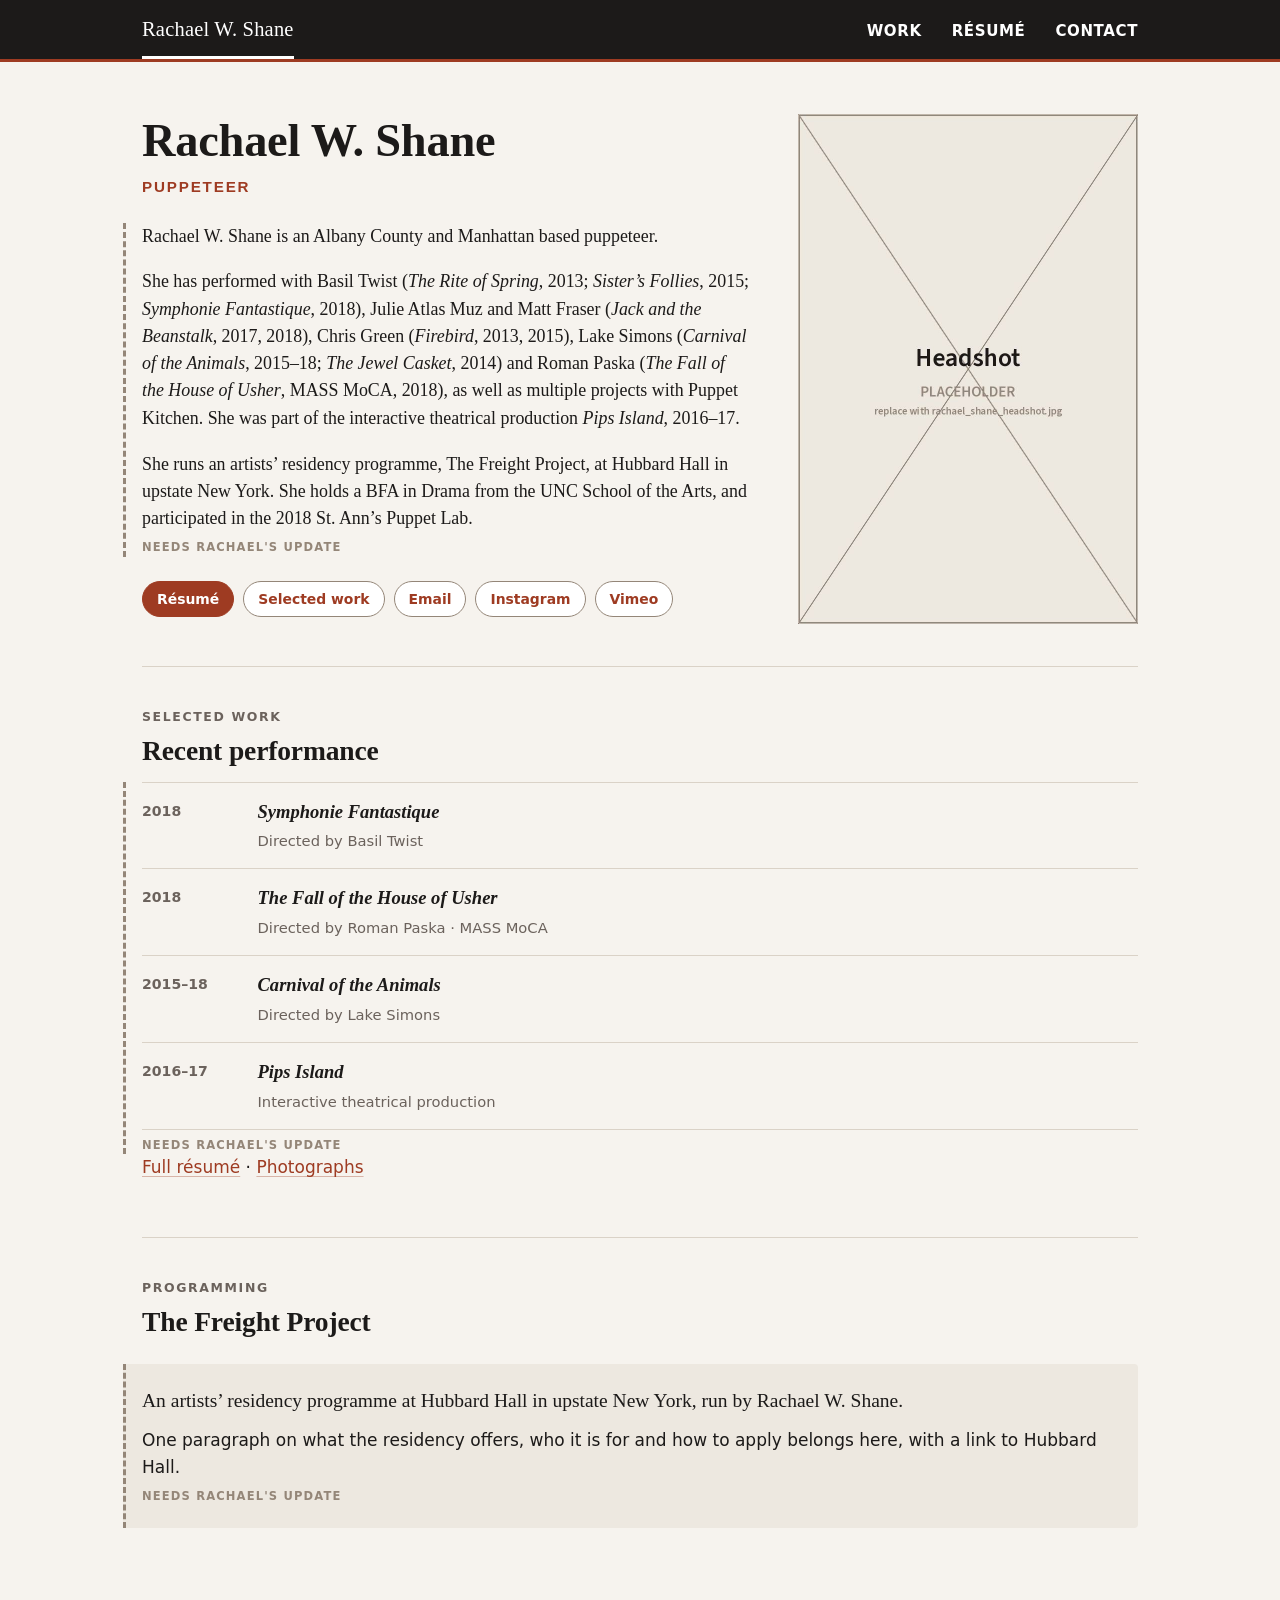
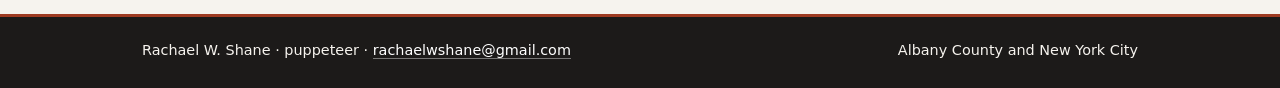
==== index.html @ 50713cf3 "Publish 2026-09-14 14:25 UTC (src 8dec038)" ====
<!DOCTYPE html>
<html xmlns="http://www.w3.org/1999/xhtml" lang="en" xml:lang="en"><head>

<meta charset="utf-8">
<meta name="generator" content="quarto-1.10.18">

<meta name="viewport" content="width=device-width, initial-scale=1.0, user-scalable=yes">

<meta name="description" content="Rachael W. Shane is a puppeteer working in New York City and Albany County. Performance credits with Basil Twist, Chris Green, Lake Simons, Roman Paska and Puppet Kitchen.">

<title>Rachael W. Shane | Puppeteer</title>
<style>
/* Default styles provided by pandoc.
** See https://pandoc.org/MANUAL.html#variables-for-html for config info.
*/
span.smallcaps{font-variant: small-caps;}
div.columns{display: flex; gap: 1.5em;}
div.column{flex: auto;}
@media screen {
div.columns{gap: min(4vw, 1.5em);}
div.column{overflow-x: auto;}
}
div.hanging-indent{margin-left: 1.5em; text-indent: -1.5em;}
ul.task-list{list-style: none;}
ul.task-list li input[type="checkbox"] {
  width: 0.8em;
  margin: 0 0.8em 0.2em -1em; /* quarto-specific, see https://github.com/quarto-dev/quarto-cli/issues/4556 */ 
  vertical-align: middle;
}
.display.math{display: block; text-align: center; margin: 0.5rem auto;}
</style>


<!-- ============================================================
     _includes/head.html
     Wired to `include-in-header` in _quarto.yml, so it reaches all four
     pages. It carries the stylesheet, the icons, and the part of the
     link-preview card that is the same on every page and needs no
     knowledge of where the site is published.

     EVERY PATH HERE IS RELATIVE, which is what makes this project
     indifferent to the repository question. "assets/site.css" resolves
     from a page at https://rachaelshane.github.io/work.html and from the
     same page at https://ssouyris.com/rachaelshane/work.html without a
     character changing.

     THE REST OF THE CARD IS WRITTEN BY og.py, the second post-render
     step. og:title, og:description and og:url differ per page and are
     derived there from the page's own <title> and description, so neither
     is written twice.

     og:image IS ALSO IN og.py AND NOT HERE, which is a deliberate
     departure from the sibling project. A crawler is not a browser
     resolving a relative path: LinkedIn, Slack and X drop a relative
     og:image silently, which is the usual reason a shared link renders as
     a bare grey rectangle. So og:image must be absolute, and an absolute
     URL needs the origin. The origin for THIS site is not settled yet
     (see publish.sh), so it lives in exactly one line of one file rather
     than in two files that can disagree: og.py's SITE constant.

     THE CARD AND THE ICONS ARE BUILT, NOT DRAWN BY HAND:
     `python3 _design/make-card.py` regenerates all three from the
     headshot and the palette. Run it when the photograph or the design
     changes; the outputs are committed.

     NO <meta name="robots"> HERE. This site is meant to be found.
     publish.sh fails the publish if a noindex meta appears on any page.
     ============================================================ -->
<link rel="stylesheet" href="assets/site.css">
<meta name="author" content="Rachael W. Shane">

<!-- The tab mark. A 48-pixel PNG rather than a .ico: every browser in use
     reads PNG here, and one file at one size is one thing to keep right.
     apple-touch-icon is the home-screen tile on iOS, which ignores
     rel="icon" and falls back to a screenshot of the page without it. -->
<link rel="icon" href="assets/favicon.png" type="image/png">
<link rel="apple-touch-icon" href="assets/apple-touch-icon.png">

<meta property="og:type" content="profile">
<meta property="og:site_name" content="Rachael W. Shane">
<meta property="og:locale" content="en_US">

<!-- summary_large_image is the full-width card. The default, "summary",
     crops the same file to a small square beside the text and wastes the
     photograph. -->
<meta name="twitter:card" content="summary_large_image">


<!-- og.py: generated, do not edit here -->
<meta property="og:title" content="Rachael W. Shane | Puppeteer">
<meta property="og:description" content="Rachael W. Shane is a puppeteer working in New York City and Albany County. Performance credits with Basil Twist, Chris Green, Lake Simons, Roman Paska and Puppet Kitchen.">
<meta property="og:url" content="https://rachaelwshane.com/">
<meta property="og:image" content="https://rachaelwshane.com/assets/og-card.png">
<meta property="og:image:width" content="1200">
<meta property="og:image:height" content="630">
<meta property="og:image:alt" content="Rachael W. Shane, puppeteer">
<meta name="twitter:title" content="Rachael W. Shane | Puppeteer">
<meta name="twitter:description" content="Rachael W. Shane is a puppeteer working in New York City and Albany County. Performance credits with Basil Twist, Chris Green, Lake Simons, Roman Paska and Puppet Kitchen.">
<meta name="twitter:image" content="https://rachaelwshane.com/assets/og-card.png">
<meta name="twitter:image:alt" content="Rachael W. Shane, puppeteer">
<!-- /og.py -->
</head>

<body>

<!-- ============================================================
     _includes/nav.html
     Wired to `include-before-body` in _quarto.yml, so every page opens
     with it. It also OPENS the <main> that foot.html closes, which is
     why the two files are a pair: dropping one from _quarto.yml leaves
     the document unbalanced.

     THE CURRENT-PAGE MARKER IS NOT HERE. One file serves four pages, so
     each page sets its own by writing
         <style>#nav-work{box-shadow:inset 0 -3px 0 #fff}</style>
     inside its own body block. CSS in the body is valid and applies, and
     it keeps the whole bar in one file. site.css holds the shape of that
     declaration under `.topbar nav a.is-current`, so the pages restate
     only the id. See the comment there for why the marker is white and
     an inset shadow rather than a coloured border.

     THE BRAND IS THE NAME, not the domain. The sibling project
     (ssouyris.com) puts its address in the bar because an academic's
     site is cited by URL. A performer's is not: the name IS the brand, it
     is what a director remembers, and it is what a casting call asks for.

     THREE NAV ITEMS. Home is the brand, on the left, which is the
     convention every visitor already knows and costs no slot.
     ============================================================ -->
<a class="skip" href="#content">Skip to content</a>
<div class="topbar">
  <div class="inner">
    <a class="brand" id="nav-home" href="index.html">Rachael W. Shane</a>
    <nav aria-label="Main">
      <a id="nav-work" href="work.html">Work</a>
      <a id="nav-resume" href="resume.html">Résumé</a>
      <a id="nav-contact" href="contact.html">Contact</a>
    </nav>
  </div>
</div>
<main id="content">

<header id="title-block-header">
<h1 class="title">Rachael W. Shane</h1>

</header>


<!-- ============================================================
     THE CURRENT-PAGE MARKER. One nav include serves four pages, so each
     page names its own item. site.css holds the declaration's shape under
     `.topbar nav a.is-current`; this restates only the id. The brand IS
     the home link, so the home page marks the brand.
     ============================================================ -->
<style>#nav-home { box-shadow: inset 0 -3px 0 #fff; }</style>

<!-- ============================================================
     THE HERO. Three grid children, two rows: .name and .shot on row one,
     .about under .name on row two. The photograph therefore aligns with
     the top of the name rather than floating beside a block of text, and
     the bio's measure is the text column's 34em rather than the page's.
     ============================================================ -->
<header class="hero">
  <div class="name">
    <h1>Rachael W. Shane</h1>
    <p class="role">Puppeteer</p>
  </div>

  <figure class="shot">
    <img src="assets/rachael_shane_headshot.jpg" alt="Rachael W. Shane" width="680" height="1020">
  </figure>

  <div class="about">
    <div class="todo">
      <p class="lede">Rachael W. Shane is an Albany County and Manhattan based
      puppeteer.</p>

      <p>She has performed with Basil Twist (<em>The Rite of Spring</em>, 2013;
      <em>Sister’s Follies</em>, 2015; <em>Symphonie Fantastique</em>,
      2018), Julie Atlas Muz and Matt Fraser (<em>Jack and the Beanstalk</em>,
      2017, 2018), Chris Green (<em>Firebird</em>, 2013, 2015), Lake Simons
      (<em>Carnival of the Animals</em>, 2015–18; <em>The Jewel
      Casket</em>, 2014) and Roman Paska (<em>The Fall of the House of
      Usher</em>, MASS MoCA, 2018), as well as multiple projects with Puppet
      Kitchen. She was part of the interactive theatrical production
      <em>Pips Island</em>, 2016–17.</p>

      <p>She runs an artists’ residency programme, The Freight Project,
      at Hubbard Hall in upstate New York. She holds a BFA in Drama from the
      UNC School of the Arts, and participated in the 2018 St. Ann’s
      Puppet Lab.</p>
    </div>

    <ul class="chips">
      <li><a class="primary" href="resume.html">Résumé</a></li>
      <li><a href="work.html">Selected work</a></li>
      <li><a href="mailto:rachaelwshane@gmail.com">Email</a></li>
      <li><a href="#" target="_blank" rel="noopener">Instagram</a></li>
      <li><a href="#" target="_blank" rel="noopener">Vimeo</a></li>
    </ul>
  </div>
</header>

<!-- ============================================================
     SELECTED WORK on the home page, four entries rather than the full
     list. The reason is the same one that put a Selected publications
     block on the sibling site: a visitor who lands here and leaves
     without clicking should still know the shape of the career. The
     complete list is one click away and is the résumé's job.
     ============================================================ -->
<section class="sec" id="selected">
  <p class="eyebrow">Selected work</p>
  <h2>Recent performance</h2>

  <div class="todo">
  <dl class="credits">
    <div class="credit">
      <dt>2018</dt>
      <dd>
        <span class="work">Symphonie Fantastique</span>
        <span class="who">Directed by Basil Twist</span>
      </dd>
    </div>
    <div class="credit">
      <dt>2018</dt>
      <dd>
        <span class="work">The Fall of the House of Usher</span>
        <span class="who">Directed by Roman Paska · MASS MoCA</span>
      </dd>
    </div>
    <div class="credit">
      <dt>2015–18</dt>
      <dd>
        <span class="work">Carnival of the Animals</span>
        <span class="who">Directed by Lake Simons</span>
      </dd>
    </div>
    <div class="credit">
      <dt>2016–17</dt>
      <dd>
        <span class="work">Pips Island</span>
        <span class="who">Interactive theatrical production</span>
      </dd>
    </div>
  </dl>
  </div>

  <p class="more"><a href="resume.html">Full résumé</a>
  · <a href="work.html">Photographs</a></p>
</section>

<!-- ============================================================
     THE RESIDENCY. It is the one thing on the page that is not a
     performance credit, so it gets its own panel rather than a line in a
     list: a director reading this is being told she also programmes.
     ============================================================ -->
<section class="sec" id="freight">
  <p class="eyebrow">Programming</p>
  <h2>The Freight Project</h2>

  <div class="panel todo">
    <p class="lede">An artists’ residency programme at Hubbard Hall in
    upstate New York, run by Rachael W. Shane.</p>
    <p>One paragraph on what the residency offers, who it is for and how to
    apply belongs here, with a link to Hubbard Hall.</p>
  </div>
</section>

</main>
<!-- ============================================================
     _includes/foot.html
     Wired to `include-after-body`. It closes the <main> that nav.html
     opened, which is why the two files are a pair: dropping one from
     _quarto.yml leaves the document unbalanced.
     ============================================================ -->
<footer class="sitefoot">
  <div class="inner">
    <div>
      Rachael W. Shane · puppeteer ·
      <a href="mailto:rachaelwshane@gmail.com">rachaelwshane@gmail.com</a>
    </div>
    <div>Albany County and New York City</div>
  </div>
</footer>

<!-- ============================================================
     THE ONLY SCRIPT THIS SITE WRITES. Two jobs, no dependency, no
     request.

     ONE, IT LABELS THE CURRENT PAGE FOR A SCREEN READER. The marker a
     sighted reader sees is a white underline in the bar, drawn in CSS. A
     screen reader cannot see it, so without a label it reads the four nav
     links with nothing to separate the page you are on from the three you
     are not. `aria-current="page"` is that label and it renders nothing.

     IT FINDS THE LINK BY READING THE MARKER RATHER THAN BY MATCHING THE
     URL. One include serves four pages, so each page draws its own marker
     with a one-line <style> in its body. A URL map here would be a second
     copy of that knowledge and would drift the first time a page marks a
     parent rather than itself. Reading the computed inset shadow cannot
     disagree with what is on screen, because it IS what is on screen.

     TWO, IT PUBLISHES THE STICKY BAR'S MEASURED HEIGHT as --barclear,
     which site.css adds to the scroll-margin of every linked section, so
     a heading jumped to from a section index lands below the bar instead
     of under it.

     WHY MEASURE RATHER THAN HARDCODE. The bar's height is not a function
     of viewport width. Its items wrap against the brand, so the height
     steps between one line and two and back as the width changes, and in
     places it flips every few pixels. A fixed scroll-margin is therefore
     right at some widths and wrong at others by the height of a whole nav
     row, and no set of media queries fixes a value that is not monotonic
     in the thing the query tests.

     ResizeObserver fires on the wrap itself rather than on resize, so it
     catches the case a resize listener misses: a font loading late and
     pushing the nav onto a second line after layout has settled.

     BOTH FAIL SAFE. If the script never runs, the visible marker is
     unaffected (it is CSS), the aria label is simply absent, and the
     --barclear fallback in the CSS (62px, the desktop height) applies, so
     the only cost is a heading landing under the bar at some narrow
     widths. Nothing on the page depends on this file.
     ============================================================ -->
<script>
  (function () {
    var bar = document.querySelector('.topbar');
    if (!bar) return;

    var links = bar.querySelectorAll('a');
    for (var i = 0; i < links.length; i++) {
      if (getComputedStyle(links[i]).boxShadow.indexOf('inset') > -1) {
        links[i].setAttribute('aria-current', 'page');
        break;
      }
    }

    if (!window.ResizeObserver) return;
    var set = function () {
      document.documentElement.style.setProperty(
        '--barclear', Math.round(bar.getBoundingClientRect().height) + 'px');
    };
    new ResizeObserver(set).observe(bar);
    set();
  })();
</script>




</body></html>
---- assets/site.css ----
/* ============================================================
   assets/site.css
   The whole visual system for rachaelshane.github.io. There is no
   Bootstrap and no Quarto theme underneath it (`theme: none` plus
   `minimal: true` in _quarto.yml), so every rule here is the first and
   last word on what it controls.

   THIS FILE IS THE ONLY STYLESHEET THE SITE LOADS, and it plus the
   woff2 faces are the only subresources any page fetches. post-render.py
   fails the render if a page acquires an external one.

   WHY THE PALETTE IS NOT SEBASTIÁN'S. This project shares its machinery
   with ssouyris.com (same Quarto project type, same three include files,
   same post-render.py, same publish pattern) and deliberately shares
   none of its colour. That site is RPI institutional: navy #1D4158 and
   RPI red #D6001C, an employer's colours on an employee's page. A
   puppeteer's portfolio carrying them would read as a university
   department page. What is below is warm and near-monochrome so that the
   photographs, which are the actual content, are the only saturated
   thing on the page.

   EVERY CONTRAST RATIO IN THE COMMENTS IS COMPUTED, not estimated, from
   the sRGB relative-luminance formula in WCAG 2.2.
   ============================================================ */

:root {
  /* ----------------------------------------------------------
     THE PALETTE. Six colours and two of them are greys.

       --ink     #1C1A19  warm near-black. 15.67:1 on paper (AAA).
       --paper   #F6F3EE  warm ivory, not #fff. A photograph on pure
                          white has its own whites clipped visually;
                          against a warm ground the print reads.
       --accent  #9E3B22  burnt sienna. 6.12:1 on paper, so it carries
                          body-size text and not only headings. White on
                          it is 6.77:1, so a filled chip works too.
       --muted   #6B625C  5.38:1 on paper (AA). Captions, dates, credits.
       --line    #948678  3.19:1 on paper. THE BORDER COLOUR FOR ANYTHING
                          CLICKABLE. WCAG 1.4.11 asks 3:1 of a control's
                          visual boundary, and the decorative hairline
                          below does not reach it, which is why there are
                          two greys rather than one.
       --rule    #DAD2C7  1.35:1. Decorative section hairlines only,
                          exempt from 1.4.11. Never a control's border.
       --tint    #EDE8E0  the one filled panel, for pull quotes.
       --glow    #C25A34  THE FOCUS RING, and the one colour chosen for
                          two grounds at once: 3.95:1 on paper and
                          3.97:1 on the ink bar. A single ring colour
                          therefore passes 1.4.11 everywhere it can
                          appear, which a browser-default black ring
                          does not (1.00:1 inside the bar).
     ---------------------------------------------------------- */
  --ink: #1C1A19;
  --paper: #F6F3EE;
  --accent: #9E3B22;
  --muted: #6B625C;
  --line: #948678;
  --rule: #DAD2C7;
  --tint: #EDE8E0;
  --glow: #C25A34;

  --gutter: 52px;

  /* The sticky bar's height, overwritten at runtime by the script in
     _includes/foot.html with the value it measures. 62px is the desktop
     height [measured] and is what applies if that never runs. Declared so the
     fallback lives in one place rather than inside the var() call. */
  --barclear: 62px;

  /* THE ONE NUMBER THAT SETS THE PAGE'S WIDTH. The content column is
     --measure minus two gutters: 1100 - 104 = 996px. Wider than
     ssouyris.com's 940 because this page carries a three-up image grid
     and 996/3 leaves each figure 320px, which is where a 4:3 performance
     still stops losing faces. */
  --measure: 1100px;

  /* The headshot's column in the hero grid. */
  --portrait-w: 340px;
}

/* ------------------------------------------------------------
   FACES. Two families, vendored, no network.

   EB Garamond carries the name, the headings and the opening bio. It is
   an old-style with real italics, which matters here: production titles
   are italicised by theatre convention and this page is full of them.

   Source Sans 3 carries the bar, the captions, the credits and every
   piece of metadata. The split is the hierarchy: serif for what is read,
   sans for what is scanned.

   unicode-range ON EVERY FACE, so the latin-ext file is fetched only by
   a page that actually contains a character in it. Theatre credits
   collect accents (Charleville-Mézières, Théâtre, Muñoz), so the ext
   faces are vendored rather than left to a system fallback, and they
   cost nothing on a page that needs none of them.
   ------------------------------------------------------------ */
@font-face {
  font-family: "EB Garamond"; font-style: normal; font-weight: 400;
  font-display: swap;
  src: url("fonts/eb-garamond-latin-400-normal.woff2") format("woff2");
  unicode-range: U+0000-00FF,U+0131,U+0152-0153,U+02BB-02BC,U+02C6,U+02DA,
    U+02DC,U+0304,U+0308,U+0329,U+2000-206F,U+20AC,U+2122,U+2191,U+2193,
    U+2212,U+2215,U+FEFF,U+FFFD;
}
@font-face {
  font-family: "EB Garamond"; font-style: normal; font-weight: 400;
  font-display: swap;
  src: url("fonts/eb-garamond-latin-ext-400-normal.woff2") format("woff2");
  unicode-range: U+0100-02BA,U+02BD-02C5,U+02C7-02CC,U+02CE-02D7,U+02DD-02FF,
    U+0304,U+0308,U+0329,U+1D00-1DBF,U+1E00-1E9F,U+1EF2-1EFF,U+2020,
    U+20A0-20AB,U+20AD-20C0,U+2113,U+2C60-2C7F,U+A720-A7FF;
}
@font-face {
  font-family: "EB Garamond"; font-style: normal; font-weight: 600;
  font-display: swap;
  src: url("fonts/eb-garamond-latin-600-normal.woff2") format("woff2");
  unicode-range: U+0000-00FF,U+0131,U+0152-0153,U+02BB-02BC,U+02C6,U+02DA,
    U+02DC,U+0304,U+0308,U+0329,U+2000-206F,U+20AC,U+2122,U+2191,U+2193,
    U+2212,U+2215,U+FEFF,U+FFFD;
}
@font-face {
  font-family: "EB Garamond"; font-style: normal; font-weight: 600;
  font-display: swap;
  src: url("fonts/eb-garamond-latin-ext-600-normal.woff2") format("woff2");
  unicode-range: U+0100-02BA,U+02BD-02C5,U+02C7-02CC,U+02CE-02D7,U+02DD-02FF,
    U+0304,U+0308,U+0329,U+1D00-1DBF,U+1E00-1E9F,U+1EF2-1EFF,U+2020,
    U+20A0-20AB,U+20AD-20C0,U+2113,U+2C60-2C7F,U+A720-A7FF;
}
@font-face {
  font-family: "EB Garamond"; font-style: italic; font-weight: 400;
  font-display: swap;
  src: url("fonts/eb-garamond-latin-400-italic.woff2") format("woff2");
  unicode-range: U+0000-00FF,U+0131,U+0152-0153,U+02BB-02BC,U+02C6,U+02DA,
    U+02DC,U+0304,U+0308,U+0329,U+2000-206F,U+20AC,U+2122,U+2191,U+2193,
    U+2212,U+2215,U+FEFF,U+FFFD;
}
@font-face {
  font-family: "EB Garamond"; font-style: italic; font-weight: 400;
  font-display: swap;
  src: url("fonts/eb-garamond-latin-ext-400-italic.woff2") format("woff2");
  unicode-range: U+0100-02BA,U+02BD-02C5,U+02C7-02CC,U+02CE-02D7,U+02DD-02FF,
    U+0304,U+0308,U+0329,U+1D00-1DBF,U+1E00-1E9F,U+1EF2-1EFF,U+2020,
    U+20A0-20AB,U+20AD-20C0,U+2113,U+2C60-2C7F,U+A720-A7FF;
}
@font-face {
  font-family: "Source Sans 3"; font-style: normal; font-weight: 400;
  font-display: swap;
  src: url("fonts/source-sans-3-latin-400-normal.woff2") format("woff2");
  unicode-range: U+0000-00FF,U+0131,U+0152-0153,U+02BB-02BC,U+02C6,U+02DA,
    U+02DC,U+0304,U+0308,U+0329,U+2000-206F,U+20AC,U+2122,U+2191,U+2193,
    U+2212,U+2215,U+FEFF,U+FFFD;
}
@font-face {
  font-family: "Source Sans 3"; font-style: normal; font-weight: 400;
  font-display: swap;
  src: url("fonts/source-sans-3-latin-ext-400-normal.woff2") format("woff2");
  unicode-range: U+0100-02BA,U+02BD-02C5,U+02C7-02CC,U+02CE-02D7,U+02DD-02FF,
    U+0304,U+0308,U+0329,U+1D00-1DBF,U+1E00-1E9F,U+1EF2-1EFF,U+2020,
    U+20A0-20AB,U+20AD-20C0,U+2113,U+2C60-2C7F,U+A720-A7FF;
}
@font-face {
  font-family: "Source Sans 3"; font-style: normal; font-weight: 600;
  font-display: swap;
  src: url("fonts/source-sans-3-latin-600-normal.woff2") format("woff2");
  unicode-range: U+0000-00FF,U+0131,U+0152-0153,U+02BB-02BC,U+02C6,U+02DA,
    U+02DC,U+0304,U+0308,U+0329,U+2000-206F,U+20AC,U+2122,U+2191,U+2193,
    U+2212,U+2215,U+FEFF,U+FFFD;
}
@font-face {
  font-family: "Source Sans 3"; font-style: normal; font-weight: 600;
  font-display: swap;
  src: url("fonts/source-sans-3-latin-ext-600-normal.woff2") format("woff2");
  unicode-range: U+0100-02BA,U+02BD-02C5,U+02C7-02CC,U+02CE-02D7,U+02DD-02FF,
    U+0304,U+0308,U+0329,U+1D00-1DBF,U+1E00-1E9F,U+1EF2-1EFF,U+2020,
    U+20A0-20AB,U+20AD-20C0,U+2113,U+2C60-2C7F,U+A720-A7FF;
}
@font-face {
  font-family: "Source Sans 3"; font-style: italic; font-weight: 400;
  font-display: swap;
  src: url("fonts/source-sans-3-latin-400-italic.woff2") format("woff2");
  unicode-range: U+0000-00FF,U+0131,U+0152-0153,U+02BB-02BC,U+02C6,U+02DA,
    U+02DC,U+0304,U+0308,U+0329,U+2000-206F,U+20AC,U+2122,U+2191,U+2193,
    U+2212,U+2215,U+FEFF,U+FFFD;
}
@font-face {
  font-family: "Source Sans 3"; font-style: italic; font-weight: 400;
  font-display: swap;
  src: url("fonts/source-sans-3-latin-ext-400-italic.woff2") format("woff2");
  unicode-range: U+0100-02BA,U+02BD-02C5,U+02C7-02CC,U+02CE-02D7,U+02DD-02FF,
    U+0304,U+0308,U+0329,U+1D00-1DBF,U+1E00-1E9F,U+1EF2-1EFF,U+2020,
    U+20A0-20AB,U+20AD-20C0,U+2113,U+2C60-2C7F,U+A720-A7FF;
}

/* ------------------------------------------------------------
   Reset and ground
   ------------------------------------------------------------ */
*, *::before, *::after { box-sizing: border-box; }

html { -webkit-text-size-adjust: 100%; }

body {
  margin: 0;
  background: var(--paper);
  color: var(--ink);
  font-family: "Source Sans 3", system-ui, -apple-system, "Segoe UI", sans-serif;
  font-size: 17px;
  line-height: 1.6;
  /* Kerning and standard ligatures, which EB Garamond has and which are
     off by default in some engines at display sizes. */
  font-kerning: normal;
  text-rendering: optimizeLegibility;
}

img { max-width: 100%; height: auto; display: block; }

/* THE FOCUS RING, set once and never removed.
   :focus-visible rather than :focus, so a mouse click does not leave a
   ring behind but a Tab key does. --glow is 3.95:1 on paper and 3.97:1
   on the ink bar, so the same ring satisfies WCAG 1.4.11 in both places
   [computed]. The offset keeps it off the glyphs. */
:focus-visible {
  outline: 3px solid var(--glow);
  outline-offset: 2px;
  border-radius: 2px;
}

/* The skip link: off-screen until focused, then the first thing in the
   bar. WCAG 2.4.1. Not display:none, which would take it out of the tab
   order and defeat the purpose. */
.skip {
  position: absolute; left: -9999px; top: 0; z-index: 100;
  background: var(--ink); color: #fff;
  padding: 12px 18px; font-weight: 600; text-decoration: none;
}
.skip:focus { left: 0; }

.inner {
  max-width: var(--measure);
  margin: 0 auto;
  padding: 0 var(--gutter);
}

/* ------------------------------------------------------------
   LINKS. No underline at rest, EXCEPT inside running prose.

   WCAG 1.4.1 (Use of Color, Level A) is the reason for the exception
   rather than a preference. Colour alone may not be the only way a link
   is identified, and inside a paragraph a reader has no other cue: the
   word sits in a line of other words. In a chip row, a nav bar or a
   credit list the link IS the element, its shape and position say so,
   and an underline there is noise.

   The underline is the accent at 34% so it reads as a hint rather than a
   rule, and thickens to full strength on hover.
   ------------------------------------------------------------ */
a { color: var(--accent); text-decoration: none; }

main p a, main .lede a, .credit dd a, .about a {
  text-decoration: underline;
  text-decoration-thickness: 1px;
  text-decoration-color: rgba(158, 59, 34, .34);
  text-underline-offset: 3px;
}
main p a:hover, main .lede a:hover, .credit dd a:hover, .about a:hover {
  text-decoration-color: var(--accent);
  text-decoration-thickness: 2px;
}

/* ------------------------------------------------------------
   THE STICKY BAR
   ------------------------------------------------------------ */
.topbar {
  position: sticky; top: 0; z-index: 50;
  background: var(--ink);
  /* The hairline is the accent, thin. On ink it is 2.56:1 [computed],
     under the 3:1 a functional indicator needs, which is exactly why it
     is decoration here and the current-page marker below is white. */
  border-bottom: 3px solid var(--accent);
}
.topbar .inner {
  display: flex; align-items: baseline;
  justify-content: space-between; flex-wrap: wrap;
  gap: 4px 24px;
}

.brand {
  color: #fff; text-decoration: none;
  font-family: "EB Garamond", Georgia, serif;
  font-size: 1.28rem; font-weight: 400;
  letter-spacing: .01em;
  padding: 13px 0;
}
.brand:hover { color: var(--paper); }

/* The nav's own negative margin plus symmetric padding on the items.
   WHY NOT `:last-child { padding-right: 0 }`, which is the obvious way
   to flush the last item to the gutter: it makes that item's padding box
   asymmetric, and the current-page marker below is drawn on the padding
   box, so the marker under the last item sits off-centre by the amount
   removed. Pulling the whole nav right by the padding instead keeps
   every item symmetric and still lands the last one on the gutter. */
.topbar nav { display: flex; flex-wrap: wrap; margin-right: -15px; }

.topbar nav a {
  color: #fff; text-decoration: none;
  font-size: .94rem; font-weight: 600;
  letter-spacing: .04em; text-transform: uppercase;
  padding: 15px;
}
.topbar nav a:hover { color: var(--paper); box-shadow: inset 0 -2px 0 var(--accent); }

/* THE CURRENT-PAGE MARKER, and it is WHITE for a measured reason.
   The obvious choice is the accent, to echo the rule under the bar. On
   the ink bar the accent is 2.56:1 [computed], below the 3:1 WCAG 1.4.11
   asks of a state indicator, and it would sit two pixels above a 3px
   accent rule of its own colour and vanish into it. White is 17.34:1.

   MATCHED BY THE ONE-LINE <style> EACH PAGE WRITES IN ITS OWN BODY, by
   id: `#nav-work{box-shadow:inset 0 -3px 0 #fff}`. One include serves
   four pages, so the page has to say which item is its own; this rule
   holds the shape so the pages only restate the id.

   An inset shadow rather than a border: a border would paint OUTSIDE the
   link's box and therefore on top of the bar's own accent rule, which is
   where the same marker on ssouyris.com was invisible for weeks.

   DELIBERATELY NOT `[aria-current="page"]`. The script in foot.html sets
   that attribute by reading this declaration back off the computed
   style; if the attribute also drew the shadow, the script would be
   reading its own output. */
.topbar nav a.is-current {
  box-shadow: inset 0 -3px 0 #fff;
}

/* ------------------------------------------------------------
   PAGE FURNITURE
   ------------------------------------------------------------ */
/* THE CONTENT COLUMN, set on <main> itself rather than on a wrapper each
   page has to remember to write. The sibling project puts it on a `.band`
   div inside every page, which works and which every new page can forget;
   there is nothing on this site that wants to escape the column, so the
   column lives on the element that holds all of it. The bar and the
   footer reach the same width through their own .inner, because those two
   need a full-bleed background behind a contained row. */
main {
  display: block;
  max-width: var(--measure);
  margin: 0 auto;
  padding: 0 var(--gutter);
}

/* QUARTO BUILDS ITS OWN <header id="title-block-header"> from the YAML
   `title:` and puts it at the top of the body, which on this site means a
   SECOND copy of the page's heading sitting above the hero. The title
   stays in the YAML because it is what fills <title>, the browser tab and
   og:title; what is hidden is only Quarto's rendering of it.

   `!important` because Quarto's own stylesheet is not loaded here to be
   overridden, but the element carries inline display handling in some
   versions and this has to win regardless. */
header#title-block-header { display: none !important; }

h1, h2, h3 {
  font-family: "EB Garamond", Georgia, serif;
  font-weight: 600; line-height: 1.15;
  margin: 0 0 .4em;
  letter-spacing: -.005em;
}
h1 { font-size: 2.9rem; }
h2 { font-size: 1.72rem; }
h3 { font-size: 1.22rem; font-weight: 600; }

p { margin: 0 0 1.05em; }

/* Sections, and the scroll-margin that makes an in-page jump land
   BELOW the sticky bar rather than under it. --barclear is measured at
   runtime; see _includes/foot.html for why a fixed value cannot work. */
section.sec {
  padding: 40px 0 4px;
  border-top: 1px solid var(--rule);
  margin-top: 34px;
}
section.sec[id] { scroll-margin-top: calc(var(--barclear, 62px) + 18px); }
section.sec > h2 { margin-bottom: .55em; }

/* The small-caps eyebrow above a section, in the sans. */
.eyebrow {
  font-size: .78rem; font-weight: 600;
  letter-spacing: .13em; text-transform: uppercase;
  color: var(--muted);
  margin: 0 0 8px;
}

/* ------------------------------------------------------------
   THE HERO. Three grid children in two rows: the name and role sit
   beside the headshot, the bio runs under the name in the same column.
   The photograph therefore aligns with the top of the type rather than
   floating, and the bio's measure is the text column's, not the page's.
   ------------------------------------------------------------ */
.hero {
  display: grid;
  grid-template-columns: 1fr var(--portrait-w);
  grid-template-rows: auto auto;
  column-gap: 44px;
  padding: 52px 0 8px;
}
.hero .name { grid-column: 1; grid-row: 1; }
.hero .shot { grid-column: 2; grid-row: 1 / span 2; }
.hero .about { grid-column: 1; grid-row: 2; }

.hero h1 { margin: 0 0 .18em; }

.hero .role {
  font-family: "Source Sans 3", sans-serif;
  font-size: .95rem; font-weight: 600;
  letter-spacing: .12em; text-transform: uppercase;
  color: var(--accent);
  margin: 0 0 1.1em;
}

/* The opening paragraph is set in the serif and larger than body copy.
   It is the one piece of prose a visitor is certain to read. */
.hero .lede {
  font-family: "EB Garamond", Georgia, serif;
  font-size: 1.34rem; line-height: 1.5;
  margin: 0 0 1em;
}

/* THE WHOLE BIO IS SERIF, not only the opening line. Setting the lede in
   EB Garamond and the paragraphs under it in Source Sans 3 is a standard
   editorial device, and it is wrong here: a stand-first is a separate
   sentence written to pull a reader in, while this is one continuous
   biography whose first line happens to be short. Splitting the family
   mid-thought reads as a mistake rather than as hierarchy. The size does
   the hierarchy instead. */
.hero .about p {
  max-width: 34em;
  font-family: "EB Garamond", Georgia, serif;
  font-size: 1.12rem;
  line-height: 1.52;
}
.hero .about p:last-child { margin-bottom: 0; }

.shot img {
  width: 100%;
  /* A 2:3 crop, which is what a headshot is. The frame is fixed so the
     hero's height does not jump when the photograph is replaced with one
     of different proportions, and object-fit crops rather than
     distorting. */
  aspect-ratio: 2 / 3;
  object-fit: cover;
  background: var(--tint);
}
.shot figcaption {
  font-size: .78rem; color: var(--muted);
  margin: 7px 0 0;
}
.shot { margin: 0; }

/* ------------------------------------------------------------
   CHIPS: the row of outbound links.
   The border is --line at 3.19:1 on paper [computed], not the decorative
   --rule at 1.35:1. WCAG 1.4.11 asks 3:1 of the visual boundary of a
   control, and a chip is a control.
   ------------------------------------------------------------ */
.chips { display: flex; flex-wrap: wrap; gap: 9px; margin: 24px 0 0; padding: 0; list-style: none; }
.chips a {
  display: inline-block;
  border: 1px solid var(--line);
  background: #fff; color: var(--accent);
  padding: 6px 14px; border-radius: 999px;
  font-size: .87rem; font-weight: 600; text-decoration: none;
  transition: background .12s ease, color .12s ease, border-color .12s ease;
}
.chips a:hover {
  background: var(--accent); border-color: var(--accent); color: #fff;
}
/* The first chip is filled from the start: it is the one thing a casting
   director came for. White on the accent is 6.77:1 [computed]. */
.chips a.primary {
  background: var(--accent); border-color: var(--accent); color: #fff;
}
.chips a.primary:hover { background: var(--ink); border-color: var(--ink); }

/* ------------------------------------------------------------
   THE CREDIT LIST, which is the real content of a performer's site.

   A <dl> rather than a table or a list of paragraphs, because that is
   what it is: a term (the production, italic by theatre convention) and
   its description (the company, the director, the year). The left gutter
   holds the year so a reader scanning for recent work reads down one
   column.
   ------------------------------------------------------------ */
.credits { margin: 0; }
.credit {
  display: grid;
  grid-template-columns: 5.5em 1fr;
  gap: 4px 22px;
  padding: 14px 0;
  border-bottom: 1px solid var(--rule);
}
.credit:first-of-type { border-top: 1px solid var(--rule); }

.credit dt {
  grid-column: 1;
  font-size: .88rem; font-weight: 600;
  color: var(--muted);
  font-variant-numeric: tabular-nums;
  padding-top: .22em;
}
.credit dd { grid-column: 2; margin: 0; }

.credit .work {
  font-family: "EB Garamond", Georgia, serif;
  font-style: italic; font-size: 1.16rem; font-weight: 600;
  color: var(--ink);
  display: block; margin: 0 0 1px;
}
.credit .who { font-size: .92rem; color: var(--muted); }

/* ------------------------------------------------------------
   THE GALLERY. auto-fill rather than a fixed column count, so the grid
   reflows on its own and there is no media query for it: each figure
   gets at least 280px and the row holds as many as fit. On the 996px
   content column that is three; at 700px, two; on a phone, one.
   ------------------------------------------------------------ */
.gallery {
  display: grid;
  grid-template-columns: repeat(auto-fill, minmax(280px, 1fr));
  gap: 30px 26px;
  margin: 26px 0 0;
  padding: 0;
  list-style: none;
}
.gallery figure { margin: 0; }
.gallery img {
  width: 100%;
  aspect-ratio: 4 / 3;
  object-fit: cover;
  background: var(--tint);
}
.gallery figcaption {
  margin: 9px 0 0;
  font-size: .89rem;
  line-height: 1.45;
}
.gallery figcaption .work {
  font-family: "EB Garamond", Georgia, serif;
  font-style: italic; font-size: 1.04rem; font-weight: 600;
  display: block;
}
.gallery figcaption .who { color: var(--muted); font-size: .85rem; }

/* A figure the reader should look at on its own, spanning the grid. */
.gallery .wide { grid-column: 1 / -1; }
.gallery .wide img { aspect-ratio: 16 / 9; }

/* ------------------------------------------------------------
   THE PULL PANEL: one filled block per page at most, for a quotation or
   the single thing the page exists to say. Ink on tint is 14.22:1
   [computed].
   ------------------------------------------------------------ */
.panel {
  background: var(--tint);
  border-left: 3px solid var(--accent);
  padding: 22px 26px;
  margin: 26px 0;
  border-radius: 0 4px 4px 0;
}
.panel p { margin: 0 0 .6em; }
.panel p:last-child { margin-bottom: 0; }
.panel .lede {
  font-family: "EB Garamond", Georgia, serif;
  font-size: 1.22rem; line-height: 1.5;
}

/* ------------------------------------------------------------
   THE SECTION INDEX, on pages long enough to need one.
   ------------------------------------------------------------ */
.jumps {
  display: flex; align-items: baseline; flex-wrap: wrap;
  gap: 8px 15px;
  margin: 28px 0 0; padding-top: 14px;
  border-top: 1px solid var(--rule);
}
.jumps .eyebrow { margin: 0; }
.jumps a { font-size: .92rem; font-weight: 600; }
.jumps a:hover { text-decoration: underline; text-underline-offset: 3px; }

/* ------------------------------------------------------------
   A PLACEHOLDER MARKER. Every block on the site that carries content
   lifted from the 2018 Wix page rather than something Rachael has
   confirmed is wrapped in this, so nothing stale can be published by
   accident. Deleting the class is the last step before the site goes
   live; publish.sh counts what is left and says so.
   ------------------------------------------------------------ */
.todo {
  position: relative;
  border-left: 3px dashed var(--line);
  padding-left: 16px;
  margin-left: -19px;
}
.todo::after {
  content: "needs Rachael's update";
  display: block;
  font-size: .72rem; font-weight: 600;
  letter-spacing: .1em; text-transform: uppercase;
  color: var(--line);
  margin-top: 6px;

  /* THE MARKED ELEMENT IS SOMETIMES A GRID OR FLEX CONTAINER, and a
     ::after on one of those is not an overlay: it is another ITEM. On
     <ul class="gallery todo"> holding a single photograph the label
     landed in the second column, beside the image, rather than under the
     row [measured]. These two lines make it take a full row in either
     formatting context; they are inert everywhere else. */
  grid-column: 1 / -1;
  flex-basis: 100%;
}
@media print { .todo { border-left: none; padding-left: 0; margin-left: 0; }
               .todo::after { display: none; } }

/* ------------------------------------------------------------
   FOOTER
   ------------------------------------------------------------ */
.sitefoot {
  margin-top: 56px;
  border-top: 3px solid var(--accent);
  background: var(--ink);
  color: var(--paper);
  font-size: .9rem;
}
.sitefoot .inner {
  display: flex; flex-wrap: wrap; justify-content: space-between;
  gap: 8px 26px;
  padding-top: 22px; padding-bottom: 26px;
}
.sitefoot a { color: #fff; text-decoration: none; border-bottom: 1px solid rgba(255,255,255,.4); }
.sitefoot a:hover { border-bottom-color: #fff; }

/* ------------------------------------------------------------
   Narrow. One breakpoint at 900px for the hero and the gutters; the
   gallery needs none, because auto-fill reflows on its own.
   ------------------------------------------------------------ */
@media (max-width: 900px) {
  :root { --gutter: 24px; --portrait-w: 240px; }
  h1 { font-size: 2.35rem; }
  .hero { column-gap: 28px; padding-top: 36px; }
}

@media (max-width: 620px) {
  /* The headshot stops being a column and becomes the first row, at a
     width a phone can show a face at. */
  .hero { grid-template-columns: 1fr; row-gap: 20px; }
  .hero .name  { grid-row: 2; }
  .hero .shot  { grid-column: 1; grid-row: 1; max-width: 210px; }
  .hero .about { grid-row: 3; }

  h1 { font-size: 2.05rem; }
  .hero .lede { font-size: 1.18rem; }

  /* The bar's items get the full gutter as tap target, and the negative
     margins put their padding boxes back on the page's edges. The
     `:last-child` selector is NOT used here: it would outspecify this
     rule and reintroduce the off-centre marker documented above. */
  .topbar nav { margin-left: -14px; margin-right: -14px; }
  .topbar nav a { padding: 11px 14px; }

  /* The credit stacks: year over title. BOTH CHILDREN MUST BE PUT BACK
     IN COLUMN 1. `.credit dd { grid-column: 2 }` from the desktop rule
     still applies here, and against a single-column grid that is not
     ignored: it creates an IMPLICIT second column and the title lands in
     it, hard against the right edge, while column one sits empty
     [measured at 390px]. Resetting the placement is what actually stacks
     them. */
  .credit { grid-template-columns: 1fr; gap: 2px; }
  .credit dt, .credit dd { grid-column: 1; }
  .credit dt { padding-top: 0; }
}

@media print {
  .topbar, .sitefoot, .skip, .jumps { display: none; }
  body { background: #fff; font-size: 11pt; }
  a { color: var(--ink); text-decoration: none; }
  .gallery { grid-template-columns: 1fr 1fr; }
}
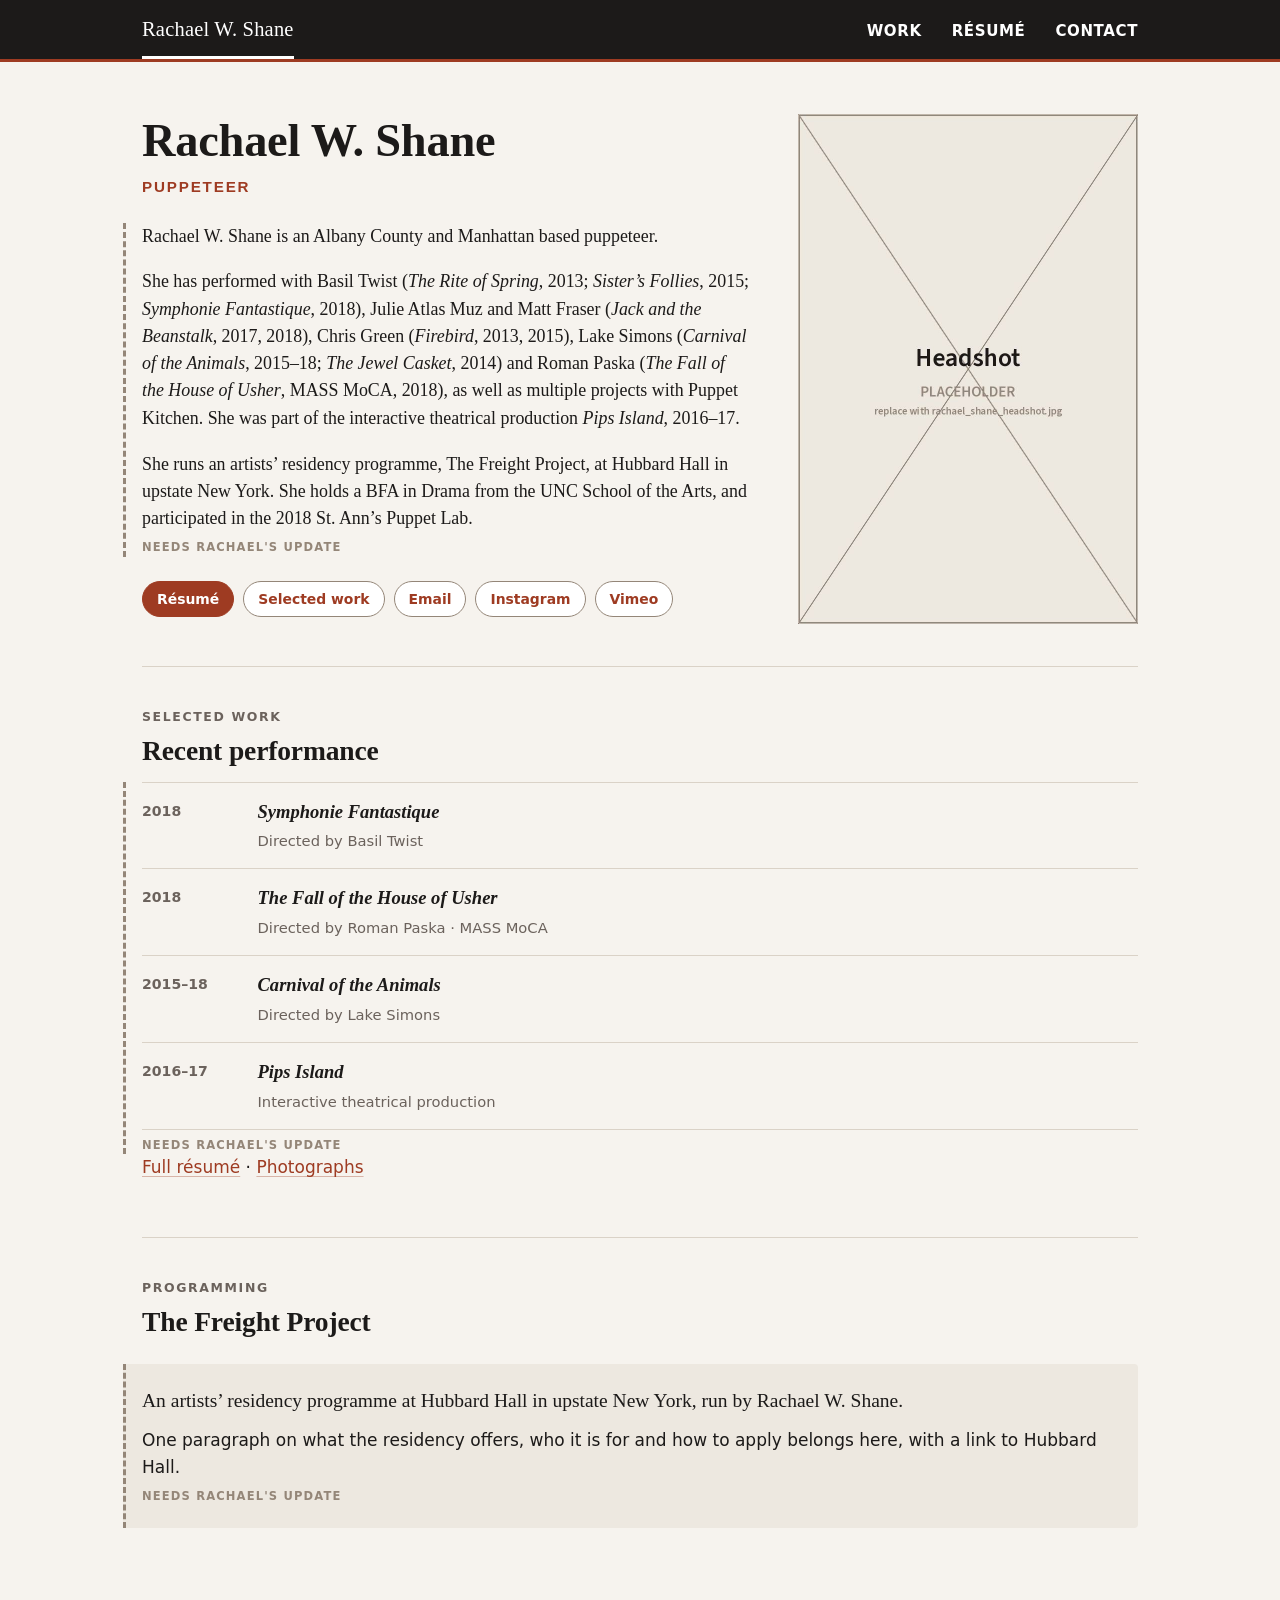
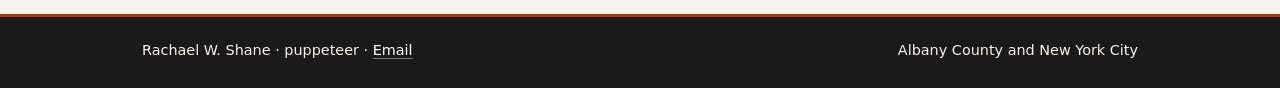
==== commit 950c8442: "Publish 2026-09-14 14:58 UTC (src 8775cb0)" ====
--- a/index.html
+++ b/index.html
@@ -194,7 +194,7 @@
     <ul class="chips">
       <li><a class="primary" href="resume.html">Résumé</a></li>
       <li><a href="work.html">Selected work</a></li>
-      <li><a href="mailto:rachaelwshane@gmail.com">Email</a></li>
+      <li><a href="contact.html" data-mail="">Email</a></li>
       <li><a href="#" target="_blank" rel="noopener">Instagram</a></li>
       <li><a href="#" target="_blank" rel="noopener">Vimeo</a></li>
     </ul>
@@ -277,14 +277,14 @@
   <div class="inner">
     <div>
       Rachael W. Shane · puppeteer ·
-      <a href="mailto:rachaelwshane@gmail.com">rachaelwshane@gmail.com</a>
+      <a href="contact.html" data-mail="">Email</a>
     </div>
     <div>Albany County and New York City</div>
   </div>
 </footer>
 
 <!-- ============================================================
-     THE ONLY SCRIPT THIS SITE WRITES. Two jobs, no dependency, no
+     THE ONLY SCRIPT THIS SITE WRITES. Three jobs, no dependency, no
      request.
 
      ONE, IT LABELS THE CURRENT PAGE FOR A SCREEN READER. The marker a
@@ -317,11 +317,26 @@
      catches the case a resize listener misses: a font loading late and
      pushing the nav onto a second line after layout has settled.
 
-     BOTH FAIL SAFE. If the script never runs, the visible marker is
-     unaffected (it is CSS), the aria label is simply absent, and the
+     THE FIRST TWO FAIL SAFE. If the script never runs, the visible marker
+     is unaffected (it is CSS), the aria label is simply absent, and the
      --barclear fallback in the CSS (62px, the desktop height) applies, so
      the only cost is a heading landing under the bar at some narrow
-     widths. Nothing on the page depends on this file.
+     widths.
+
+     THREE, IT HOLDS THE EMAIL ADDRESS, so no page has to. Harvesting bots
+     read HTML for anything shaped like name@domain; here the address
+     exists only as two separate strings until a visitor clicks an Email
+     link, and then only long enough to hand it to the mail client. Every
+     such link carries data-mail and an href of contact.html.
+
+     THIS ONE DOES NOT FAIL SAFE, by choice. With scripts off, an Email
+     link opens the contact page and the address is nowhere on it. A
+     working fallback would have to print the address in the HTML, which is
+     the thing this exists to prevent.
+
+     IT RUNS IN ITS OWN FUNCTION because the first one returns early when
+     the bar is missing or ResizeObserver is absent, and neither should
+     cost a visitor the Email link.
      ============================================================ -->
 <script>
   (function () {
@@ -344,6 +359,17 @@
     new ResizeObserver(set).observe(bar);
     set();
   })();
+
+  (function () {
+    var parts = ['rachaelwshane', 'gmail.com'];
+    var links = document.querySelectorAll('a[data-mail]');
+    for (var i = 0; i < links.length; i++) {
+      links[i].addEventListener('click', function (e) {
+        e.preventDefault();
+        window.location.href = 'mailto:' + parts.join('@');
+      });
+    }
+  })();
 </script>
 
 
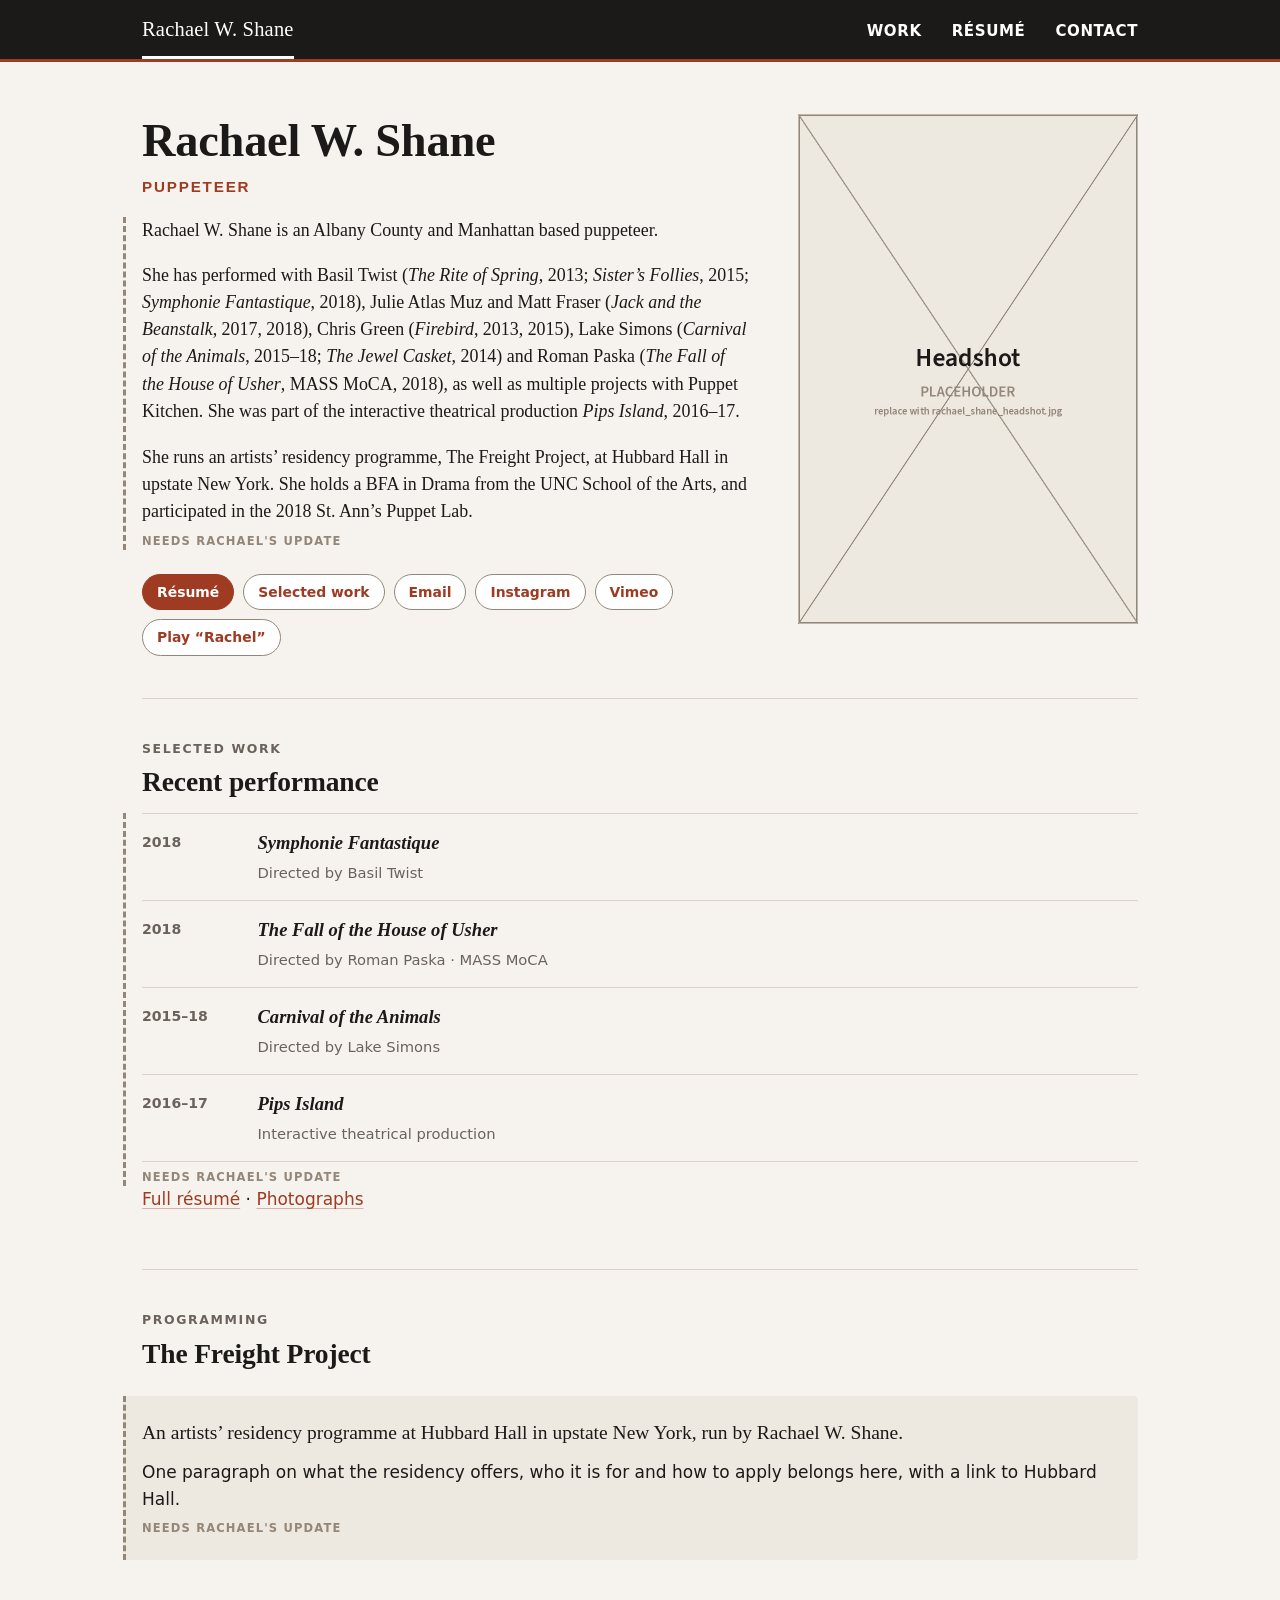
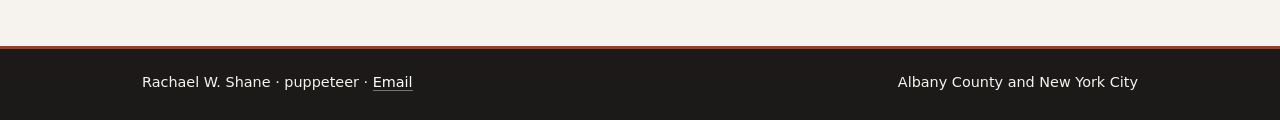
==== commit 8b45c21d: "Publish 2026-09-14 18:25 UTC (src ffb74e8)" ====
--- a/index.html
+++ b/index.html
@@ -197,6 +197,10 @@
       <li><a href="contact.html" data-mail="">Email</a></li>
       <li><a href="#" target="_blank" rel="noopener">Instagram</a></li>
       <li><a href="#" target="_blank" rel="noopener">Vimeo</a></li>
+      <!-- LAST IN THE ROW so the player, which foot.html inserts after the
+           row on click, is the next thing Tab reaches. Without scripts this
+           is a plain link to the track on Spotify. -->
+      <li><a href="https://open.spotify.com/track/6Eug7nfecV2CSdqEvdyeja" target="_blank" rel="noopener" data-spotify="Rachel, by Al Martino">Play “Rachel”</a></li>
     </ul>
   </div>
 </header>
@@ -284,8 +288,8 @@
 </footer>
 
 <!-- ============================================================
-     THE ONLY SCRIPT THIS SITE WRITES. Three jobs, no dependency, no
-     request.
+     THE ONLY SCRIPT THIS SITE WRITES. Four jobs, no dependency, and no
+     request until a visitor asks for one.
 
      ONE, IT LABELS THE CURRENT PAGE FOR A SCREEN READER. The marker a
      sighted reader sees is a white underline in the bar, drawn in CSS. A
@@ -337,6 +341,24 @@
      IT RUNS IN ITS OWN FUNCTION because the first one returns early when
      the bar is missing or ResizeObserver is absent, and neither should
      cost a visitor the Email link.
+
+     FOUR, IT PUTS A SPOTIFY PLAYER ON THE PAGE WHEN ONE IS ASKED FOR. A
+     chip carrying data-spotify is an ordinary link to a track on Spotify.
+     On click the script inserts Spotify's embed player under the chip row
+     instead of leaving the page; the visitor then presses play in it.
+     Browsers refuse sound before a click, so nothing plays by itself.
+
+     NOTHING FROM SPOTIFY LOADS WITH THE PAGE. The player is an iframe
+     from open.spotify.com, with Spotify's own scripts and cookies inside
+     it, and it exists only after the click. Until then the page makes no
+     external request, which is the property post-render.py's scan guards;
+     the scan ignores <a href> because a link fetches nothing, and the
+     embed address is derived from that href here rather than written into
+     the HTML.
+
+     THIS ONE FAILS SAFE. With scripts off the chip opens the track on
+     Spotify in a new tab. A second click does nothing: the player is
+     already there.
      ============================================================ -->
 <script>
   (function () {
@@ -370,6 +392,26 @@
       });
     }
   })();
+
+  (function () {
+    var chips = document.querySelectorAll('a[data-spotify]');
+    for (var i = 0; i < chips.length; i++) {
+      chips[i].addEventListener('click', function (e) {
+        e.preventDefault();
+        if (this.getAttribute('data-open')) return;
+        this.setAttribute('data-open', '1');
+
+        var player = document.createElement('iframe');
+        player.className = 'spotify';
+        player.title = 'Spotify player: ' + this.getAttribute('data-spotify');
+        player.allow = 'autoplay; clipboard-write; encrypted-media; fullscreen; picture-in-picture';
+        player.src = this.href.replace('/track/', '/embed/track/');
+
+        var row = this.closest('ul');
+        row.parentNode.insertBefore(player, row.nextSibling);
+      });
+    }
+  })();
 </script>
 
 
--- a/assets/site.css
+++ b/assets/site.css
@@ -483,6 +483,16 @@
 }
 .chips a.primary:hover { background: var(--ink); border-color: var(--ink); }
 
+/* THE SPOTIFY PLAYER, inserted under a chip row by foot.html when a
+   data-spotify chip is clicked. 152px is the height Spotify's own embed
+   code asks for [its oEmbed response for the track]; the width stops at
+   the bio's 34em measure so the player lines up with the text above it. */
+.spotify {
+  display: block;
+  width: 100%; max-width: 34em; height: 152px;
+  margin: 18px 0 0; border: 0; border-radius: 12px;
+}
+
 /* ------------------------------------------------------------
    THE CREDIT LIST, which is the real content of a performer's site.
 
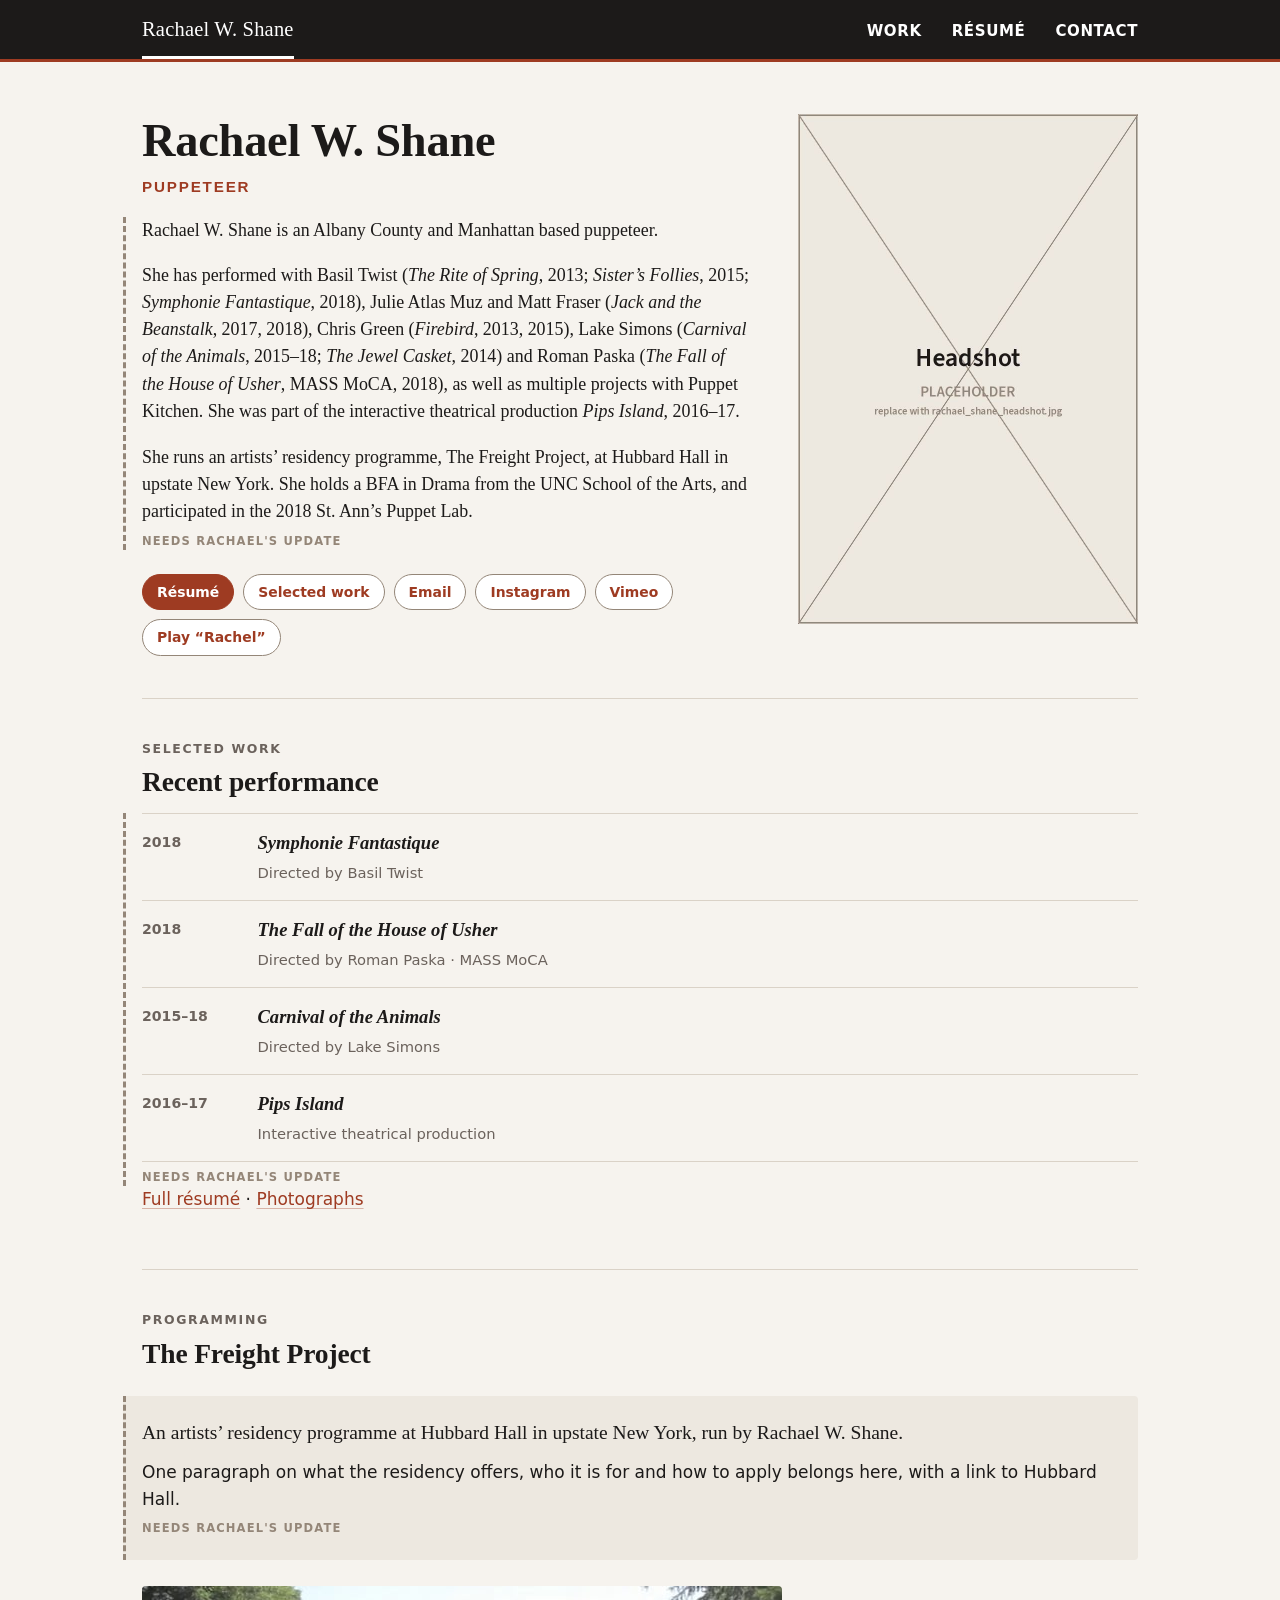
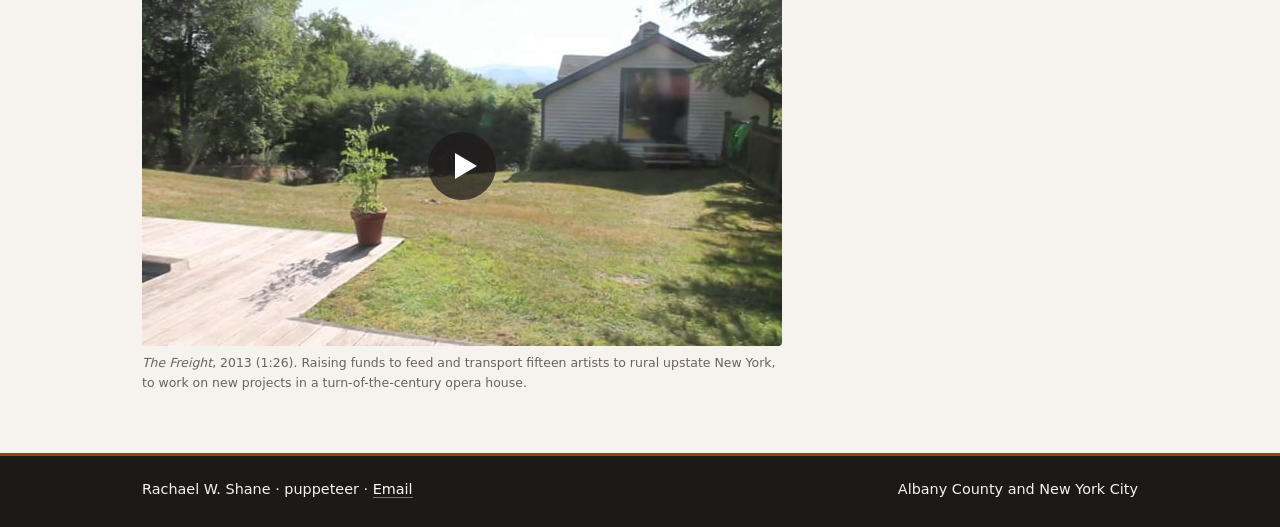
==== commit be9fd91d: "Publish 2026-09-14 18:39 UTC (src fab04b0)" ====
--- a/index.html
+++ b/index.html
@@ -268,6 +268,22 @@
     <p>One paragraph on what the residency offers, who it is for and how to
     apply belongs here, with a link to Hubbard Hall.</p>
   </div>
+
+  <!-- THE FILM, loaded only when asked for. What the page carries is a
+       link to the video on Vimeo wrapped round a local copy of its cover
+       frame, so the page makes no request to Vimeo on load; foot.html
+       swaps the link for Vimeo's player on click. Without scripts it is a
+       plain link to the video. The caption is Vimeo's own description of
+       it, from 2013. -->
+  <figure class="film">
+    <a href="https://vimeo.com/71226859" target="_blank" rel="noopener" data-vimeo="The Freight 2013" aria-label="Play the video The Freight 2013, 1 minute 26 seconds">
+      <img src="assets/work/freight-2013.jpg" alt="" width="640" height="360">
+      <span class="play" aria-hidden="true"></span>
+    </a>
+    <figcaption><em>The Freight</em>, 2013 (1:26). Raising funds to feed and
+    transport fifteen artists to rural upstate New York, to work on new
+    projects in a turn-of-the-century opera house.</figcaption>
+  </figure>
 </section>
 
 </main>
@@ -288,7 +304,7 @@
 </footer>
 
 <!-- ============================================================
-     THE ONLY SCRIPT THIS SITE WRITES. Four jobs, no dependency, and no
+     THE ONLY SCRIPT THIS SITE WRITES. Five jobs, no dependency, and no
      request until a visitor asks for one.
 
      ONE, IT LABELS THE CURRENT PAGE FOR A SCREEN READER. The marker a
@@ -359,6 +375,17 @@
      THIS ONE FAILS SAFE. With scripts off the chip opens the track on
      Spotify in a new tab. A second click does nothing: the player is
      already there.
+
+     FIVE, THE SAME FOR A VIMEO VIDEO, with one difference: the player
+     replaces the link in place, because the link is the cover frame and
+     already occupies the player's box. A link carrying data-vimeo points
+     at vimeo.com/<id>; the player address is derived from it, again so no
+     embed URL sits in the HTML. autoplay=1 starts the video from the same
+     click in most browsers (the iframe's allow="autoplay" passes the
+     click's permission through); where a browser refuses, the visitor
+     presses play. dnt=1 stops the player collecting session data and
+     analytics [Vimeo's player parameters]. Focus moves into the player,
+     since the link that held it is gone. Fails safe the same way.
      ============================================================ -->
 <script>
   (function () {
@@ -412,6 +439,23 @@
       });
     }
   })();
+
+  (function () {
+    var films = document.querySelectorAll('a[data-vimeo]');
+    for (var i = 0; i < films.length; i++) {
+      films[i].addEventListener('click', function (e) {
+        e.preventDefault();
+        var player = document.createElement('iframe');
+        player.title = this.getAttribute('data-vimeo');
+        player.allow = 'autoplay; fullscreen; picture-in-picture';
+        player.allowFullscreen = true;
+        player.src = this.href.replace('//vimeo.com/', '//player.vimeo.com/video/')
+                   + '?autoplay=1&dnt=1';
+        this.parentNode.replaceChild(player, this);
+        player.focus();
+      });
+    }
+  })();
 </script>
 
 
--- a/assets/site.css
+++ b/assets/site.css
@@ -580,6 +580,45 @@
 }
 .panel p { margin: 0 0 .6em; }
 .panel p:last-child { margin-bottom: 0; }
+
+/* ------------------------------------------------------------
+   THE FILM: a cover frame with a play button, which foot.html swaps for
+   Vimeo's player on click.
+
+   640px WIDE AT MOST because that is the video's own resolution (640 x
+   360, from Vimeo's oEmbed record); stretched across the 1100px column
+   it would only be softer. The link and the player share one 16:9 box,
+   so nothing below moves when one replaces the other.
+
+   The button is white on ink at 72% over the photograph, and fills with
+   the accent on hover, the same gesture as a chip.
+   ------------------------------------------------------------ */
+.film { margin: 26px 0 0; max-width: 640px; }
+.film a,
+.film iframe {
+  display: block; position: relative;
+  width: 100%; height: auto; aspect-ratio: 16 / 9;
+  border: 0; border-radius: 4px; overflow: hidden;
+  background: var(--ink);
+}
+.film img { width: 100%; height: 100%; object-fit: cover; }
+.film .play {
+  position: absolute; left: 50%; top: 50%;
+  width: 68px; height: 68px; margin: -34px 0 0 -34px;
+  border-radius: 50%;
+  background: rgba(28, 26, 25, .72);
+  transition: background .12s ease;
+}
+.film .play::after {
+  content: ""; position: absolute; left: 27px; top: 21px;
+  border-style: solid; border-width: 13px 0 13px 22px;
+  border-color: transparent transparent transparent #fff;
+}
+.film a:hover .play { background: var(--accent); }
+.film figcaption {
+  font-size: .78rem; color: var(--muted);
+  margin: 7px 0 0;
+}
 .panel .lede {
   font-family: "EB Garamond", Georgia, serif;
   font-size: 1.22rem; line-height: 1.5;
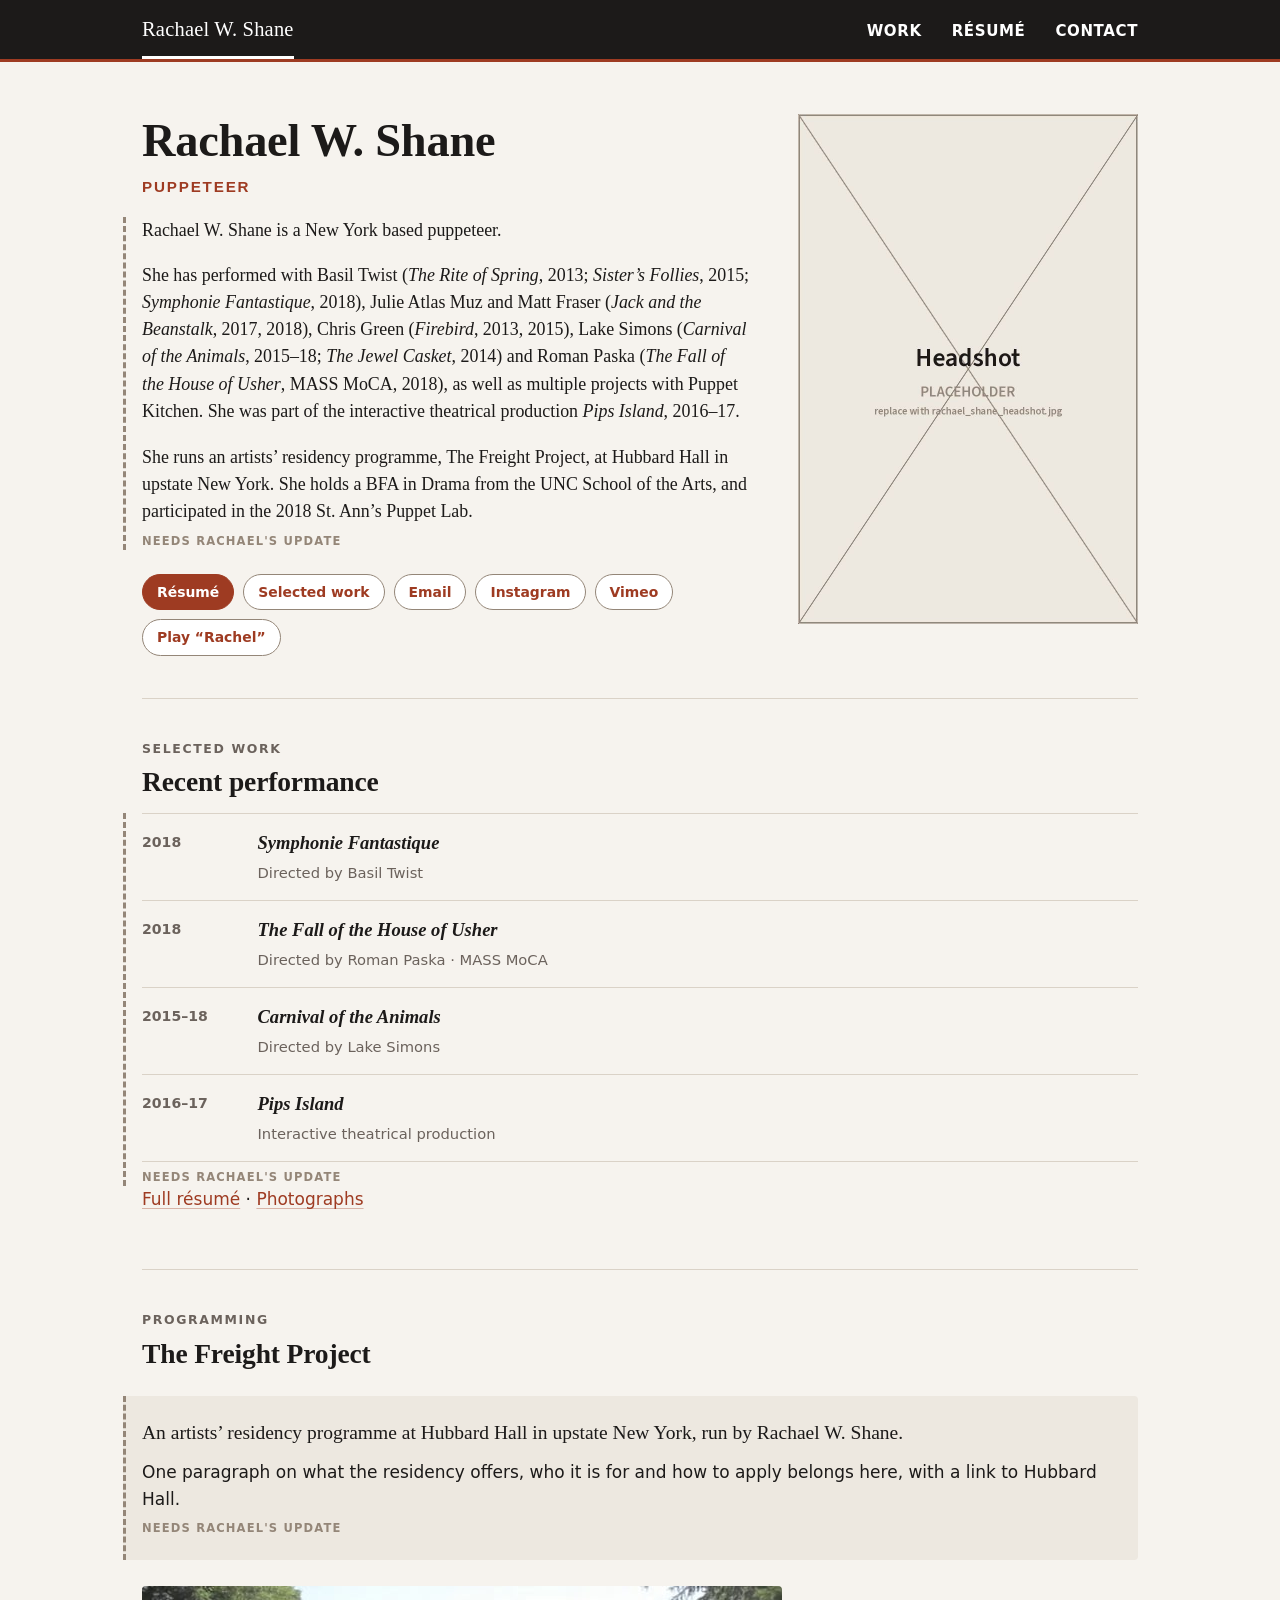
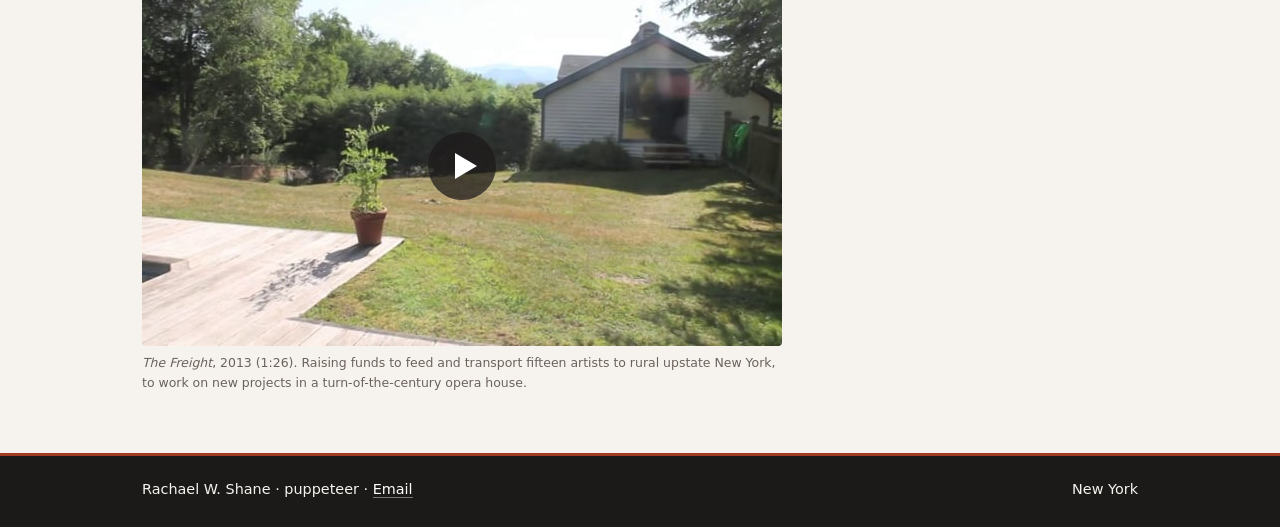
==== commit ea9141c6: "Publish 2026-09-14 18:46 UTC (src d18ebb0)" ====
--- a/index.html
+++ b/index.html
@@ -6,7 +6,7 @@
 
 <meta name="viewport" content="width=device-width, initial-scale=1.0, user-scalable=yes">
 
-<meta name="description" content="Rachael W. Shane is a puppeteer working in New York City and Albany County. Performance credits with Basil Twist, Chris Green, Lake Simons, Roman Paska and Puppet Kitchen.">
+<meta name="description" content="Rachael W. Shane is a puppeteer based in New York. Performance credits with Basil Twist, Chris Green, Lake Simons, Roman Paska and Puppet Kitchen.">
 
 <title>Rachael W. Shane | Puppeteer</title>
 <style>
@@ -88,14 +88,14 @@
 
 <!-- og.py: generated, do not edit here -->
 <meta property="og:title" content="Rachael W. Shane | Puppeteer">
-<meta property="og:description" content="Rachael W. Shane is a puppeteer working in New York City and Albany County. Performance credits with Basil Twist, Chris Green, Lake Simons, Roman Paska and Puppet Kitchen.">
+<meta property="og:description" content="Rachael W. Shane is a puppeteer based in New York. Performance credits with Basil Twist, Chris Green, Lake Simons, Roman Paska and Puppet Kitchen.">
 <meta property="og:url" content="https://rachaelwshane.com/">
 <meta property="og:image" content="https://rachaelwshane.com/assets/og-card.png">
 <meta property="og:image:width" content="1200">
 <meta property="og:image:height" content="630">
 <meta property="og:image:alt" content="Rachael W. Shane, puppeteer">
 <meta name="twitter:title" content="Rachael W. Shane | Puppeteer">
-<meta name="twitter:description" content="Rachael W. Shane is a puppeteer working in New York City and Albany County. Performance credits with Basil Twist, Chris Green, Lake Simons, Roman Paska and Puppet Kitchen.">
+<meta name="twitter:description" content="Rachael W. Shane is a puppeteer based in New York. Performance credits with Basil Twist, Chris Green, Lake Simons, Roman Paska and Puppet Kitchen.">
 <meta name="twitter:image" content="https://rachaelwshane.com/assets/og-card.png">
 <meta name="twitter:image:alt" content="Rachael W. Shane, puppeteer">
 <!-- /og.py -->
@@ -172,7 +172,7 @@
 
   <div class="about">
     <div class="todo">
-      <p class="lede">Rachael W. Shane is an Albany County and Manhattan based
+      <p class="lede">Rachael W. Shane is a New York based
       puppeteer.</p>
 
       <p>She has performed with Basil Twist (<em>The Rite of Spring</em>, 2013;
@@ -299,7 +299,7 @@
       Rachael W. Shane · puppeteer ·
       <a href="contact.html" data-mail="">Email</a>
     </div>
-    <div>Albany County and New York City</div>
+    <div>New York</div>
   </div>
 </footer>
 
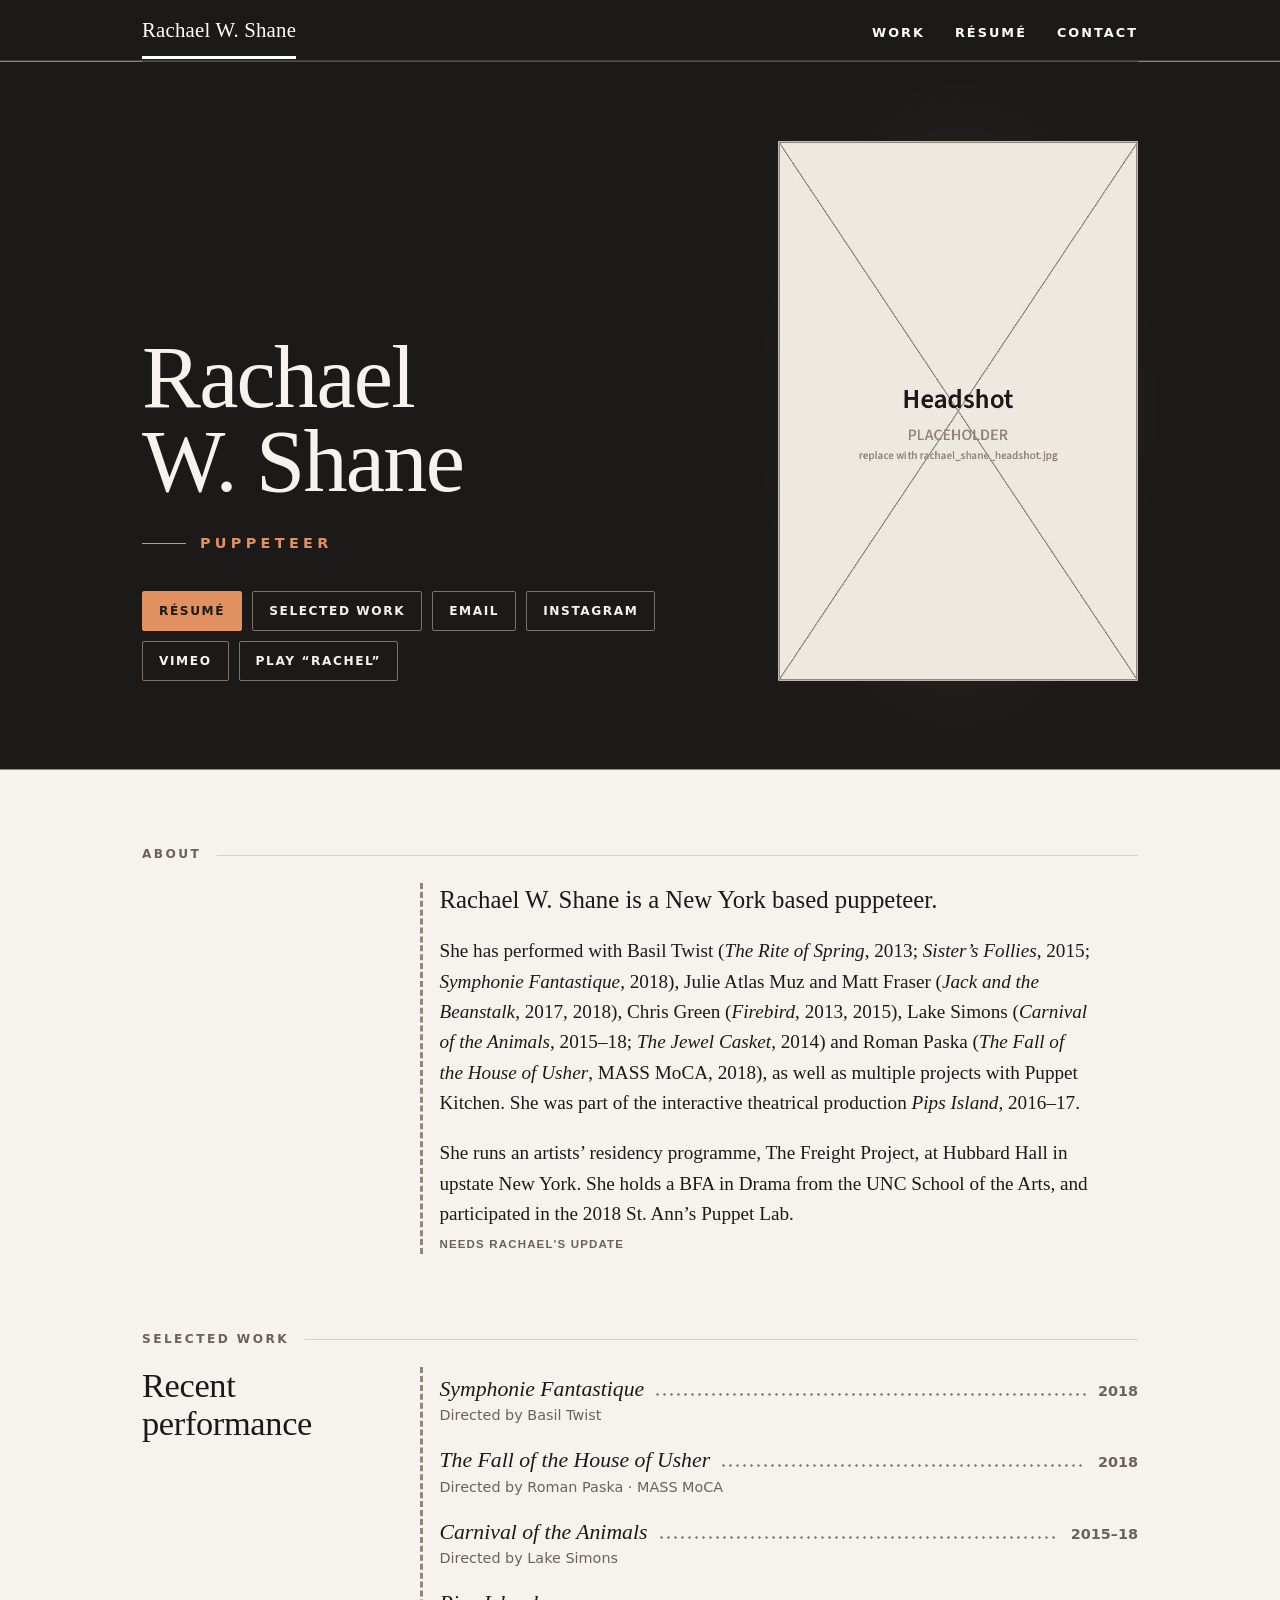
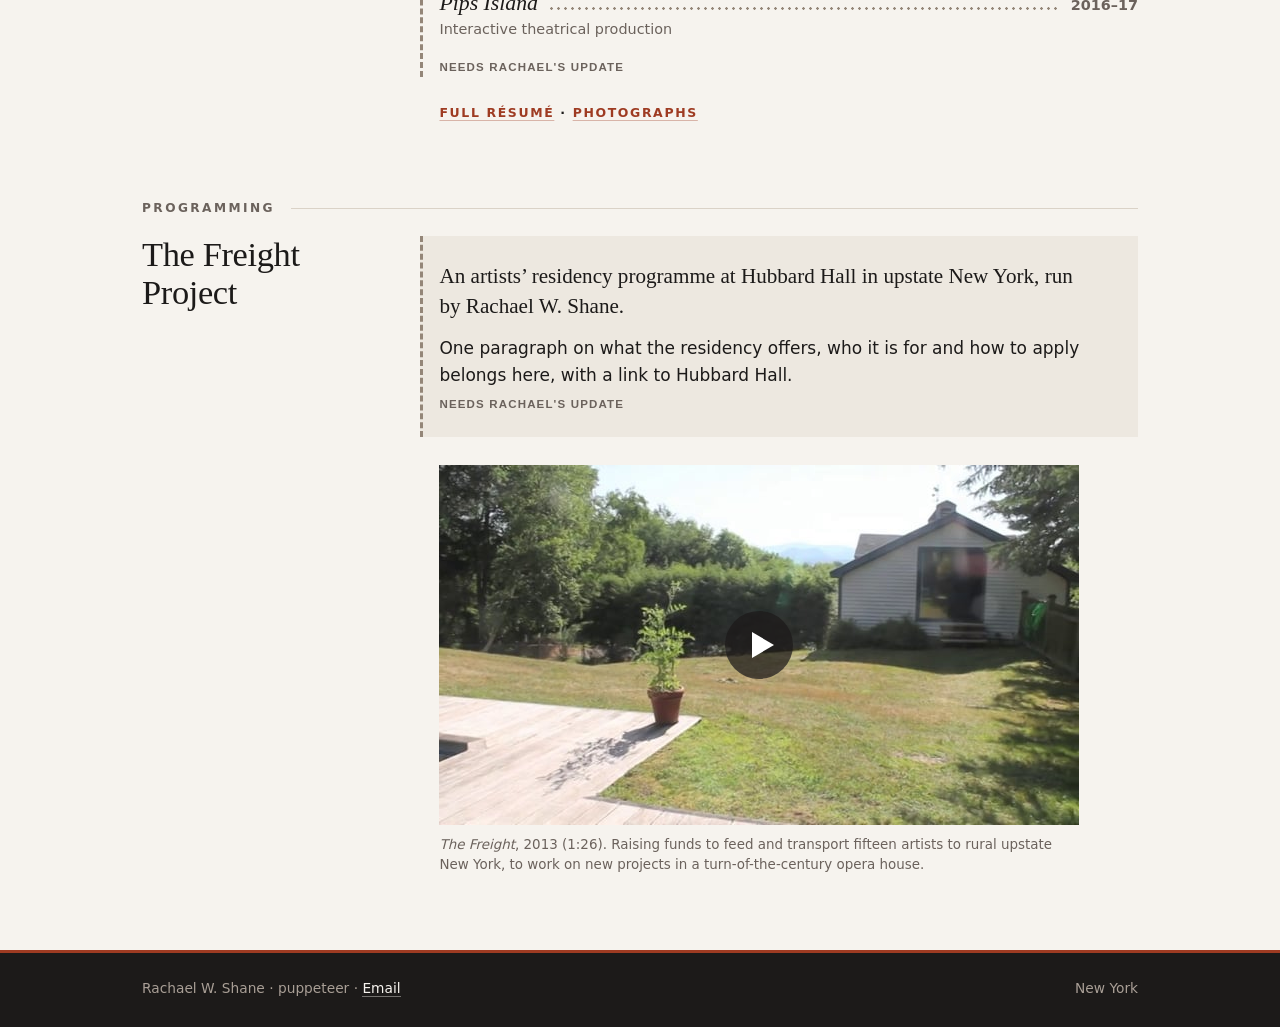
==== commit d77e0a14: "Publish 2026-09-16 14:05 UTC (src ef28eea)" ====
--- a/index.html
+++ b/index.html
@@ -155,12 +155,12 @@
 <style>#nav-home { box-shadow: inset 0 -3px 0 #fff; }</style>
 
 <!-- ============================================================
-     THE HERO. Three grid children, two rows: .name and .shot on row one,
-     .about under .name on row two. The photograph therefore aligns with
-     the top of the name rather than floating beside a block of text, and
-     the bio's measure is the text column's 34em rather than the page's.
-     ============================================================ -->
-<header class="hero">
+     THE STAGE. Three grid children placed by grid area in site.css: the
+     name at the lower left, the portrait at the right, the links under
+     the name. On a phone the portrait moves between name and links. The
+     bio is not on the stage: it is read, so it is set on paper below.
+     ============================================================ -->
+<header class="hero stage">
   <div class="name">
     <h1>Rachael W. Shane</h1>
     <p class="role">Puppeteer</p>
@@ -170,40 +170,42 @@
     <img src="assets/rachael_shane_headshot.jpg" alt="Rachael W. Shane" width="680" height="1020">
   </figure>
 
-  <div class="about">
-    <div class="todo">
-      <p class="lede">Rachael W. Shane is a New York based
-      puppeteer.</p>
-
-      <p>She has performed with Basil Twist (<em>The Rite of Spring</em>, 2013;
-      <em>Sister’s Follies</em>, 2015; <em>Symphonie Fantastique</em>,
-      2018), Julie Atlas Muz and Matt Fraser (<em>Jack and the Beanstalk</em>,
-      2017, 2018), Chris Green (<em>Firebird</em>, 2013, 2015), Lake Simons
-      (<em>Carnival of the Animals</em>, 2015–18; <em>The Jewel
-      Casket</em>, 2014) and Roman Paska (<em>The Fall of the House of
-      Usher</em>, MASS MoCA, 2018), as well as multiple projects with Puppet
-      Kitchen. She was part of the interactive theatrical production
-      <em>Pips Island</em>, 2016–17.</p>
-
-      <p>She runs an artists’ residency programme, The Freight Project,
-      at Hubbard Hall in upstate New York. She holds a BFA in Drama from the
-      UNC School of the Arts, and participated in the 2018 St. Ann’s
-      Puppet Lab.</p>
-    </div>
-
-    <ul class="chips">
-      <li><a class="primary" href="resume.html">Résumé</a></li>
-      <li><a href="work.html">Selected work</a></li>
-      <li><a href="contact.html" data-mail="">Email</a></li>
-      <li><a href="#" target="_blank" rel="noopener">Instagram</a></li>
-      <li><a href="#" target="_blank" rel="noopener">Vimeo</a></li>
-      <!-- LAST IN THE ROW so the player, which foot.html inserts after the
-           row on click, is the next thing Tab reaches. Without scripts this
-           is a plain link to the track on Spotify. -->
-      <li><a href="https://open.spotify.com/track/6Eug7nfecV2CSdqEvdyeja" target="_blank" rel="noopener" data-spotify="Rachel, by Al Martino">Play “Rachel”</a></li>
-    </ul>
-  </div>
+  <ul class="chips">
+    <li><a class="primary" href="resume.html">Résumé</a></li>
+    <li><a href="work.html">Selected work</a></li>
+    <li><a href="contact.html" data-mail="">Email</a></li>
+    <li><a href="#" target="_blank" rel="noopener">Instagram</a></li>
+    <li><a href="#" target="_blank" rel="noopener">Vimeo</a></li>
+    <!-- LAST IN THE ROW so the player, which foot.html inserts after the
+         row on click, is the next thing Tab reaches. Without scripts this
+         is a plain link to the track on Spotify. -->
+    <li><a href="https://open.spotify.com/track/6Eug7nfecV2CSdqEvdyeja" target="_blank" rel="noopener" data-spotify="Rachel, by Al Martino">Play “Rachel”</a></li>
+  </ul>
 </header>
+
+<section class="sec" id="about">
+  <p class="eyebrow">About</p>
+
+  <div class="bio todo">
+    <p class="lede">Rachael W. Shane is a New York based
+    puppeteer.</p>
+
+    <p>She has performed with Basil Twist (<em>The Rite of Spring</em>, 2013;
+    <em>Sister’s Follies</em>, 2015; <em>Symphonie Fantastique</em>,
+    2018), Julie Atlas Muz and Matt Fraser (<em>Jack and the Beanstalk</em>,
+    2017, 2018), Chris Green (<em>Firebird</em>, 2013, 2015), Lake Simons
+    (<em>Carnival of the Animals</em>, 2015–18; <em>The Jewel
+    Casket</em>, 2014) and Roman Paska (<em>The Fall of the House of
+    Usher</em>, MASS MoCA, 2018), as well as multiple projects with Puppet
+    Kitchen. She was part of the interactive theatrical production
+    <em>Pips Island</em>, 2016–17.</p>
+
+    <p>She runs an artists’ residency programme, The Freight Project,
+    at Hubbard Hall in upstate New York. She holds a BFA in Drama from the
+    UNC School of the Arts, and participated in the 2018 St. Ann’s
+    Puppet Lab.</p>
+  </div>
+</section>
 
 <!-- ============================================================
      SELECTED WORK on the home page, four entries rather than the full
--- a/assets/site.css
+++ b/assets/site.css
@@ -1,54 +1,64 @@
 /* ============================================================
    assets/site.css
-   The whole visual system for rachaelshane.github.io. There is no
-   Bootstrap and no Quarto theme underneath it (`theme: none` plus
-   `minimal: true` in _quarto.yml), so every rule here is the first and
-   last word on what it controls.
+   The whole visual system for rachaelwshane.com. There is no Bootstrap
+   and no Quarto theme underneath it (`theme: none` plus `minimal: true`
+   in _quarto.yml), so every rule here is the first and last word on
+   what it controls.
 
    THIS FILE IS THE ONLY STYLESHEET THE SITE LOADS, and it plus the
    woff2 faces are the only subresources any page fetches. post-render.py
    fails the render if a page acquires an external one.
 
+   THE IDEA: THE STAGE AND THE PROGRAMME. Two grounds, each taken from
+   the work itself.
+
+     THE STAGE is ink. Every page opens on it, and the Work page stays on
+     it to the footer. The credits are black-box puppetry: Basil Twist's
+     Symphonie Fantastique is played in darkness, Chris Green's Firebird
+     and Lake Simons' pieces likewise, and the Wix portfolio showed water
+     work and large marionettes. A puppeteer works in black, unseen, and
+     what the audience sees is the lit object. Photographs of that work
+     have black fields; on ivory they sit as heavy dark rectangles, on ink
+     their edges disappear and the object floats, which is how it was
+     seen from the house.
+
+     THE PROGRAMME is paper. Credits, the bio and the residency are read,
+     and they are set the way a theatre programme sets them: titles in
+     italic, dotted leaders out to the year, section heads as a spaced
+     label with a rule running to the margin. The Freight Project is run
+     out of Hubbard Hall, an 1878 opera house, which is the tradition the
+     typography borrows from.
+
    WHY THE PALETTE IS NOT SEBASTIÁN'S. This project shares its machinery
-   with ssouyris.com (same Quarto project type, same three include files,
-   same post-render.py, same publish pattern) and deliberately shares
-   none of its colour. That site is RPI institutional: navy #1D4158 and
-   RPI red #D6001C, an employer's colours on an employee's page. A
-   puppeteer's portfolio carrying them would read as a university
-   department page. What is below is warm and near-monochrome so that the
-   photographs, which are the actual content, are the only saturated
-   thing on the page.
+   with ssouyris.com and deliberately none of its colour, which is RPI
+   navy and red, an employer's colours. What is below is warm and
+   near-monochrome so that the photographs are the only saturated thing
+   on the page.
 
    EVERY CONTRAST RATIO IN THE COMMENTS IS COMPUTED, not estimated, from
-   the sRGB relative-luminance formula in WCAG 2.2.
+   the sRGB relative-luminance formula in WCAG 2.2. Ratios quoted "at the
+   glow" are against #332D28, the brightest point of the stage's light
+   (ink with 10% of #FFD6AA over it).
    ============================================================ */
 
 :root {
   /* ----------------------------------------------------------
-     THE PALETTE. Six colours and two of them are greys.
+     THE PAPER PALETTE. The programme's colours.
 
        --ink     #1C1A19  warm near-black. 15.67:1 on paper (AAA).
-       --paper   #F6F3EE  warm ivory, not #fff. A photograph on pure
-                          white has its own whites clipped visually;
-                          against a warm ground the print reads.
+       --paper   #F6F3EE  warm ivory, not #fff, so a print's own whites
+                          read against it rather than clipping.
        --accent  #9E3B22  burnt sienna. 6.12:1 on paper, so it carries
-                          body-size text and not only headings. White on
-                          it is 6.77:1, so a filled chip works too.
+                          body-size text. White on it is 6.77:1.
        --muted   #6B625C  5.38:1 on paper (AA). Captions, dates, credits.
        --line    #948678  3.19:1 on paper. THE BORDER COLOUR FOR ANYTHING
-                          CLICKABLE. WCAG 1.4.11 asks 3:1 of a control's
-                          visual boundary, and the decorative hairline
-                          below does not reach it, which is why there are
-                          two greys rather than one.
-       --rule    #DAD2C7  1.35:1. Decorative section hairlines only,
-                          exempt from 1.4.11. Never a control's border.
-       --tint    #EDE8E0  the one filled panel, for pull quotes.
-       --glow    #C25A34  THE FOCUS RING, and the one colour chosen for
-                          two grounds at once: 3.95:1 on paper and
-                          3.97:1 on the ink bar. A single ring colour
-                          therefore passes 1.4.11 everywhere it can
-                          appear, which a browser-default black ring
-                          does not (1.00:1 inside the bar).
+                          CLICKABLE on paper (WCAG 1.4.11 asks 3:1), and
+                          the colour of the programme leaders.
+       --rule    #DAD2C7  1.35:1. Decorative hairlines only, never a
+                          control's border.
+       --tint    #EDE8E0  the one filled panel. Ink on it is 14.22:1.
+       --glow    #C25A34  THE FOCUS RING on both grounds: 3.95:1 on paper,
+                          3.97:1 on ink. One ring passes 1.4.11 anywhere.
      ---------------------------------------------------------- */
   --ink: #1C1A19;
   --paper: #F6F3EE;
@@ -59,23 +69,39 @@
   --tint: #EDE8E0;
   --glow: #C25A34;
 
+  /* ----------------------------------------------------------
+     THE STAGE PALETTE. The accent is 2.56:1 on ink and --muted is 2.91:1,
+     so neither can carry text in the dark. Each has a stage counterpart.
+
+       --footlight  #E0915F  the accent's stage twin, the colour of warm
+                             tungsten. 6.92:1 on ink, 5.42:1 at the glow.
+                             Ink on it is the same 6.92:1, so a filled
+                             chip works.
+       --muted-dk   #A99F96  6.68:1 on ink, 5.23:1 at the glow.
+       --line-dk    #7D7268  3.70:1 on ink. Control borders on the stage.
+       --rule-dk    #3F3D3B  1.60:1. Decorative hairlines on the stage.
+     ---------------------------------------------------------- */
+  --footlight: #E0915F;
+  --muted-dk: #A99F96;
+  --line-dk: #7D7268;
+  --rule-dk: #3F3D3B;
+
   --gutter: 52px;
 
   /* The sticky bar's height, overwritten at runtime by the script in
-     _includes/foot.html with the value it measures. 62px is the desktop
-     height [measured] and is what applies if that never runs. Declared so the
-     fallback lives in one place rather than inside the var() call. */
-  --barclear: 62px;
+     _includes/foot.html with the value it measures. 61px is the desktop
+     height [measured, 2026-09-16] and applies if that never runs. */
+  --barclear: 61px;
 
   /* THE ONE NUMBER THAT SETS THE PAGE'S WIDTH. The content column is
-     --measure minus two gutters: 1100 - 104 = 996px. Wider than
-     ssouyris.com's 940 because this page carries a three-up image grid
-     and 996/3 leaves each figure 320px, which is where a 4:3 performance
-     still stops losing faces. */
+     --measure minus two gutters: 1100 - 104 = 996px. */
   --measure: 1100px;
 
-  /* The headshot's column in the hero grid. */
-  --portrait-w: 340px;
+  /* The headshot's column in the home page's stage. */
+  --portrait-w: 360px;
+
+  /* Vertical rhythm between programme sections. */
+  --section: 76px;
 }
 
 /* ------------------------------------------------------------
@@ -206,28 +232,22 @@
   font-family: "Source Sans 3", system-ui, -apple-system, "Segoe UI", sans-serif;
   font-size: 17px;
   line-height: 1.6;
-  /* Kerning and standard ligatures, which EB Garamond has and which are
-     off by default in some engines at display sizes. */
   font-kerning: normal;
   text-rendering: optimizeLegibility;
 }
 
 img { max-width: 100%; height: auto; display: block; }
 
-/* THE FOCUS RING, set once and never removed.
-   :focus-visible rather than :focus, so a mouse click does not leave a
-   ring behind but a Tab key does. --glow is 3.95:1 on paper and 3.97:1
-   on the ink bar, so the same ring satisfies WCAG 1.4.11 in both places
-   [computed]. The offset keeps it off the glyphs. */
+/* THE FOCUS RING, set once and never removed. --glow is 3.95:1 on paper
+   and 3.97:1 on ink, so the same ring passes WCAG 1.4.11 on both grounds
+   [computed]. */
 :focus-visible {
   outline: 3px solid var(--glow);
   outline-offset: 2px;
   border-radius: 2px;
 }
 
-/* The skip link: off-screen until focused, then the first thing in the
-   bar. WCAG 2.4.1. Not display:none, which would take it out of the tab
-   order and defeat the purpose. */
+/* The skip link: off-screen until focused. WCAG 2.4.1. */
 .skip {
   position: absolute; left: -9999px; top: 0; z-index: 100;
   background: var(--ink); color: #fff;
@@ -242,41 +262,33 @@
 }
 
 /* ------------------------------------------------------------
-   LINKS. No underline at rest, EXCEPT inside running prose.
-
-   WCAG 1.4.1 (Use of Color, Level A) is the reason for the exception
-   rather than a preference. Colour alone may not be the only way a link
-   is identified, and inside a paragraph a reader has no other cue: the
-   word sits in a line of other words. In a chip row, a nav bar or a
-   credit list the link IS the element, its shape and position say so,
-   and an underline there is noise.
-
-   The underline is the accent at 34% so it reads as a hint rather than a
-   rule, and thickens to full strength on hover.
+   LINKS. No underline at rest, EXCEPT inside running prose, where
+   WCAG 1.4.1 leaves colour as the only cue otherwise. In a chip row, the
+   bar or a credit list the link's shape and position say what it is.
    ------------------------------------------------------------ */
 a { color: var(--accent); text-decoration: none; }
 
-main p a, main .lede a, .credit dd a, .about a {
+main p a, .credit dd a, .bio a {
   text-decoration: underline;
   text-decoration-thickness: 1px;
   text-decoration-color: rgba(158, 59, 34, .34);
   text-underline-offset: 3px;
 }
-main p a:hover, main .lede a:hover, .credit dd a:hover, .about a:hover {
-  text-decoration-color: var(--accent);
+main p a:hover, .credit dd a:hover, .bio a:hover {
+  text-decoration-color: currentColor;
   text-decoration-thickness: 2px;
 }
 
 /* ------------------------------------------------------------
-   THE STICKY BAR
+   THE STICKY BAR. It is the top of the stage, so it carries no coloured
+   rule: every page opens on ink under it and a sienna line between the
+   two would cut the stage in half. The hairline is there for when the
+   bar rides over paper.
    ------------------------------------------------------------ */
 .topbar {
   position: sticky; top: 0; z-index: 50;
   background: var(--ink);
-  /* The hairline is the accent, thin. On ink it is 2.56:1 [computed],
-     under the 3:1 a functional indicator needs, which is exactly why it
-     is decoration here and the current-page marker below is white. */
-  border-bottom: 3px solid var(--accent);
+  border-bottom: 1px solid var(--rule-dk);
 }
 .topbar .inner {
   display: flex; align-items: baseline;
@@ -287,48 +299,38 @@
 .brand {
   color: #fff; text-decoration: none;
   font-family: "EB Garamond", Georgia, serif;
-  font-size: 1.28rem; font-weight: 400;
+  font-size: 1.3rem; font-weight: 400;
   letter-spacing: .01em;
   padding: 13px 0;
 }
-.brand:hover { color: var(--paper); }
-
-/* The nav's own negative margin plus symmetric padding on the items.
-   WHY NOT `:last-child { padding-right: 0 }`, which is the obvious way
-   to flush the last item to the gutter: it makes that item's padding box
-   asymmetric, and the current-page marker below is drawn on the padding
-   box, so the marker under the last item sits off-centre by the amount
-   removed. Pulling the whole nav right by the padding instead keeps
-   every item symmetric and still lands the last one on the gutter. */
+.brand:hover { color: var(--footlight); }
+
+/* The nav's own negative margin plus symmetric padding on the items, so
+   the last item lands on the gutter while every item's padding box, which
+   is where the marker is drawn, stays symmetric. */
 .topbar nav { display: flex; flex-wrap: wrap; margin-right: -15px; }
 
+/* Spaced capitals, the way a programme sets its running heads. */
 .topbar nav a {
   color: #fff; text-decoration: none;
-  font-size: .94rem; font-weight: 600;
-  letter-spacing: .04em; text-transform: uppercase;
-  padding: 15px;
-}
-.topbar nav a:hover { color: var(--paper); box-shadow: inset 0 -2px 0 var(--accent); }
-
-/* THE CURRENT-PAGE MARKER, and it is WHITE for a measured reason.
-   The obvious choice is the accent, to echo the rule under the bar. On
-   the ink bar the accent is 2.56:1 [computed], below the 3:1 WCAG 1.4.11
-   asks of a state indicator, and it would sit two pixels above a 3px
-   accent rule of its own colour and vanish into it. White is 17.34:1.
+  font-size: .8rem; font-weight: 600;
+  letter-spacing: .16em; text-transform: uppercase;
+  padding: 17px 15px;
+}
+.topbar nav a:hover { color: var(--footlight); }
+
+/* THE CURRENT-PAGE MARKER, WHITE: 17.34:1 on ink. The accent would be
+   2.56:1, under the 3:1 WCAG 1.4.11 asks of a state indicator.
 
    MATCHED BY THE ONE-LINE <style> EACH PAGE WRITES IN ITS OWN BODY, by
-   id: `#nav-work{box-shadow:inset 0 -3px 0 #fff}`. One include serves
-   four pages, so the page has to say which item is its own; this rule
-   holds the shape so the pages only restate the id.
-
-   An inset shadow rather than a border: a border would paint OUTSIDE the
-   link's box and therefore on top of the bar's own accent rule, which is
-   where the same marker on ssouyris.com was invisible for weeks.
-
-   DELIBERATELY NOT `[aria-current="page"]`. The script in foot.html sets
-   that attribute by reading this declaration back off the computed
-   style; if the attribute also drew the shadow, the script would be
-   reading its own output. */
+   id. An inset shadow rather than a border, so it paints inside the
+   link's box. DELIBERATELY NOT `[aria-current="page"]`: the script in
+   foot.html sets that attribute by reading this shadow back off the
+   computed style, and would otherwise be reading its own output.
+
+   The hover state above changes colour only, never the shadow, for the
+   same reason: a pointer resting on a link at load must not look like a
+   second marker to that script. */
 .topbar nav a.is-current {
   box-shadow: inset 0 -3px 0 #fff;
 }
@@ -336,13 +338,9 @@
 /* ------------------------------------------------------------
    PAGE FURNITURE
    ------------------------------------------------------------ */
-/* THE CONTENT COLUMN, set on <main> itself rather than on a wrapper each
-   page has to remember to write. The sibling project puts it on a `.band`
-   div inside every page, which works and which every new page can forget;
-   there is nothing on this site that wants to escape the column, so the
-   column lives on the element that holds all of it. The bar and the
-   footer reach the same width through their own .inner, because those two
-   need a full-bleed background behind a contained row. */
+/* THE CONTENT COLUMN, set on <main> itself so no page has to remember a
+   wrapper. The stage below escapes it visually without escaping it in
+   the markup. */
 main {
   display: block;
   max-width: var(--measure);
@@ -350,198 +348,323 @@
   padding: 0 var(--gutter);
 }
 
-/* QUARTO BUILDS ITS OWN <header id="title-block-header"> from the YAML
-   `title:` and puts it at the top of the body, which on this site means a
-   SECOND copy of the page's heading sitting above the hero. The title
-   stays in the YAML because it is what fills <title>, the browser tab and
-   og:title; what is hidden is only Quarto's rendering of it.
-
-   `!important` because Quarto's own stylesheet is not loaded here to be
-   overridden, but the element carries inline display handling in some
-   versions and this has to win regardless. */
+/* Quarto's own title block would repeat each page's heading. The title
+   stays in the YAML for <title> and og:title. */
 header#title-block-header { display: none !important; }
 
 h1, h2, h3 {
   font-family: "EB Garamond", Georgia, serif;
-  font-weight: 600; line-height: 1.15;
+  font-weight: 400; line-height: 1.1;
   margin: 0 0 .4em;
-  letter-spacing: -.005em;
-}
-h1 { font-size: 2.9rem; }
-h2 { font-size: 1.72rem; }
-h3 { font-size: 1.22rem; font-weight: 600; }
+  letter-spacing: -.01em;
+  text-wrap: balance;
+}
+h1 { font-size: clamp(2.6rem, 1.5rem + 3.2vw, 4.2rem); line-height: 1; }
+h2 { font-size: clamp(1.75rem, 1.35rem + 1vw, 2.2rem); }
+h3 { font-size: 1.3rem; }
+
+/* 400 AND NOT 600 FOR HEADINGS. At display sizes EB Garamond's regular
+   has the contrast between thick and thin strokes that makes it look
+   like printed type; the semibold fills the counters in and reads as a
+   word processor's bold. */
 
 p { margin: 0 0 1.05em; }
 
-/* Sections, and the scroll-margin that makes an in-page jump land
-   BELOW the sticky bar rather than under it. --barclear is measured at
-   runtime; see _includes/foot.html for why a fixed value cannot work. */
-section.sec {
-  padding: 40px 0 4px;
-  border-top: 1px solid var(--rule);
-  margin-top: 34px;
-}
-section.sec[id] { scroll-margin-top: calc(var(--barclear, 62px) + 18px); }
-section.sec > h2 { margin-bottom: .55em; }
-
-/* The small-caps eyebrow above a section, in the sans. */
+/* The serif paragraph a visitor is certain to read. */
+.lede {
+  font-family: "EB Garamond", Georgia, serif;
+  font-size: 1.42rem; line-height: 1.42;
+  max-width: 30em;
+}
+
+/* ------------------------------------------------------------
+   THE STAGE. An ink ground that runs edge to edge while its content
+   stays in the column.
+
+   HOW IT BLEEDS WITHOUT A WRAPPER. The shadow paints the ink out to the
+   viewport's sides and clip-path trims it back to the element's own top
+   and bottom. A shadow does not add to the scrollable area, so this
+   creates no horizontal scroll, which the obvious alternative
+   (margin: 0 calc(50% - 50vw)) does wherever a scrollbar takes width,
+   because 100vw includes it.
+   ------------------------------------------------------------ */
+.stage {
+  background: var(--ink);
+  color: var(--paper);
+  box-shadow: 0 0 0 100vmax var(--ink);
+  clip-path: inset(0 -100vmax);
+}
+.stage a { color: var(--footlight); }
+.stage p a, .stage .bio a { text-decoration-color: rgba(224, 145, 95, .45); }
+
+/* THE PROGRAMME HEAD: a label in spaced capitals with a hairline running
+   out to the margin, which is how a printed programme divides Cast from
+   Creative Team. It replaces a rule drawn across the top of each section,
+   so the division and its name are one object. */
 .eyebrow {
-  font-size: .78rem; font-weight: 600;
-  letter-spacing: .13em; text-transform: uppercase;
+  display: flex; align-items: center; gap: 16px;
+  font-size: .76rem; font-weight: 600;
+  letter-spacing: .2em; text-transform: uppercase;
   color: var(--muted);
-  margin: 0 0 8px;
-}
-
-/* ------------------------------------------------------------
-   THE HERO. Three grid children in two rows: the name and role sit
-   beside the headshot, the bio runs under the name in the same column.
-   The photograph therefore aligns with the top of the type rather than
-   floating, and the bio's measure is the text column's, not the page's.
+  margin: 0 0 18px;
+}
+.eyebrow::after {
+  content: ""; flex: 1 1 0; height: 1px;
+  background: var(--rule);
+}
+.stage .eyebrow { color: var(--muted-dk); }
+.stage .eyebrow::after { background: var(--rule-dk); }
+
+/* Sections, and the scroll-margin that makes an in-page jump land below
+   the sticky bar. --barclear is measured at runtime; see foot.html. */
+section.sec { margin-top: var(--section); }
+section.sec[id] { scroll-margin-top: calc(var(--barclear, 61px) + 24px); }
+
+/* THE MARGIN-LABEL LAYOUT, on the paper sections of every page. The
+   heading takes the left quarter and the matter runs in the right
+   three, as the Who's Who pages of a programme set a name beside its
+   paragraph. It gives the bio and the credits a reading measure without
+   leaving the right third of a 996px column empty, and it lines every
+   credit, paragraph and film up on one left edge down the whole page.
+
+   `main > ` SCOPES IT TO PAPER. Sections on the Work page sit inside a
+   stage wrapper, need the full width for photographs, and are skipped. */
+@media (min-width: 901px) {
+  main > section.sec {
+    display: grid;
+    grid-template-columns: minmax(0, 1fr) minmax(0, 2.8fr);
+    column-gap: 48px;
+    align-items: start;
+  }
+  main > section.sec > * { grid-column: 2; }
+  main > section.sec > .eyebrow { grid-column: 1 / -1; }
+  /* span 3 with no row-gap: the rows it spans take their height from the
+     matter beside it, and an empty implicit row costs nothing. */
+  main > section.sec > h2 { grid-column: 1; grid-row: 2 / span 3; }
+}
+
+/* ------------------------------------------------------------
+   THE HOME PAGE'S STAGE. The name, set large, stands on the stage floor
+   at the lower left; the portrait stands at the right in a pool of light;
+   the links sit under the name.
+
+   GRID AREAS RATHER THAN SOURCE ORDER, so the phone layout below can put
+   the portrait between the name and the links without moving markup.
    ------------------------------------------------------------ */
 .hero {
   display: grid;
-  grid-template-columns: 1fr var(--portrait-w);
-  grid-template-rows: auto auto;
-  column-gap: 44px;
-  padding: 52px 0 8px;
-}
-.hero .name { grid-column: 1; grid-row: 1; }
-.hero .shot { grid-column: 2; grid-row: 1 / span 2; }
-.hero .about { grid-column: 1; grid-row: 2; }
-
-.hero h1 { margin: 0 0 .18em; }
-
+  grid-template-columns: minmax(0, 1fr) var(--portrait-w);
+  grid-template-areas:
+    "name  shot"
+    "links shot";
+  grid-template-rows: 1fr auto;
+  column-gap: 56px;
+  padding: 80px 0 88px;
+}
+.hero .name  { grid-area: name; align-self: end; }
+.hero .shot  { grid-area: shot; }
+.hero > .chips { grid-area: links; }
+/* The Spotify player lands after the chip row when asked for. */
+.hero > .spotify { grid-column: 1; }
+
+.hero h1 {
+  font-size: clamp(3rem, 1.2rem + 5.4vw, 5.6rem);
+  line-height: .96;
+  letter-spacing: -.02em;
+  margin: 0 0 .32em;
+}
+
+/* THE BILLING LINE. A short rule, then the role in spaced capitals, in
+   footlight: 6.92:1 on ink [computed]. */
 .hero .role {
-  font-family: "Source Sans 3", sans-serif;
-  font-size: .95rem; font-weight: 600;
-  letter-spacing: .12em; text-transform: uppercase;
-  color: var(--accent);
-  margin: 0 0 1.1em;
-}
-
-/* The opening paragraph is set in the serif and larger than body copy.
-   It is the one piece of prose a visitor is certain to read. */
-.hero .lede {
-  font-family: "EB Garamond", Georgia, serif;
-  font-size: 1.34rem; line-height: 1.5;
-  margin: 0 0 1em;
-}
-
-/* THE WHOLE BIO IS SERIF, not only the opening line. Setting the lede in
-   EB Garamond and the paragraphs under it in Source Sans 3 is a standard
-   editorial device, and it is wrong here: a stand-first is a separate
-   sentence written to pull a reader in, while this is one continuous
-   biography whose first line happens to be short. Splitting the family
-   mid-thought reads as a mistake rather than as hierarchy. The size does
-   the hierarchy instead. */
-.hero .about p {
-  max-width: 34em;
-  font-family: "EB Garamond", Georgia, serif;
-  font-size: 1.12rem;
-  line-height: 1.52;
-}
-.hero .about p:last-child { margin-bottom: 0; }
-
-.shot img {
+  display: flex; align-items: center; gap: 14px;
+  font-size: .9rem; font-weight: 600;
+  letter-spacing: .3em; text-transform: uppercase;
+  color: var(--footlight);
+  margin: 0;
+}
+.hero .role::before {
+  content: ""; width: 44px; height: 1px; background: currentColor;
+}
+
+.hero .shot { position: relative; margin: 0; }
+.hero .shot img {
   width: 100%;
-  /* A 2:3 crop, which is what a headshot is. The frame is fixed so the
-     hero's height does not jump when the photograph is replaced with one
-     of different proportions, and object-fit crops rather than
-     distorting. */
+  /* A 2:3 frame, so the stage does not change height when the
+     photograph is replaced by one of other proportions. */
   aspect-ratio: 2 / 3;
   object-fit: cover;
   background: var(--tint);
 }
-.shot figcaption {
-  font-size: .78rem; color: var(--muted);
-  margin: 7px 0 0;
-}
-.shot { margin: 0; }
-
-/* ------------------------------------------------------------
-   CHIPS: the row of outbound links.
-   The border is --line at 3.19:1 on paper [computed], not the decorative
-   --rule at 1.35:1. WCAG 1.4.11 asks 3:1 of the visual boundary of a
-   control, and a chip is a control.
-   ------------------------------------------------------------ */
-.chips { display: flex; flex-wrap: wrap; gap: 9px; margin: 24px 0 0; padding: 0; list-style: none; }
+/* THE POOL OF LIGHT behind the portrait: warm white at 10% fading to
+   nothing, the one lit area of a dark stage. Paper text is 12.27:1 at its
+   brightest point [computed], so nothing it reaches loses contrast.
+   Its horizontal reach is 6% of the portrait, 22px, which stays inside
+   the narrowest gutter and so cannot cause horizontal scroll. */
+.hero .shot::before {
+  content: ""; position: absolute; z-index: -1;
+  inset: -12% -6%;
+  background: radial-gradient(closest-side,
+              rgba(255, 214, 170, .10), rgba(255, 214, 170, 0));
+  pointer-events: none;
+}
+
+/* ------------------------------------------------------------
+   THE PAGE HEAD on Work, Résumé and Contact: the same stage, shorter.
+   ------------------------------------------------------------ */
+.page-head { padding: 72px 0 64px; }
+.page-head .lede { margin: .2em 0 0; }
+
+/* The Work page is on the stage from the bar to the footer. */
+.stage-page { padding-bottom: 96px; }
+.stage-page .page-head { padding-bottom: 8px; }
+.stage-page section.sec { margin-top: 72px; }
+.stage-page h2 { margin-bottom: 0; }
+
+/* THE LAST STAGE MEETS THE FOOTER. Its negative margin collapses with
+   the footer's positive one through <main>, which has no bottom padding
+   or border to stop it, and the sum is zero: no strip of paper between
+   two inks. */
+main > .stage:last-child { margin-bottom: calc(-1 * var(--section)); }
+
+/* ------------------------------------------------------------
+   THE BIO
+   ------------------------------------------------------------ */
+.bio p {
+  max-width: 34em;
+  font-family: "EB Garamond", Georgia, serif;
+  font-size: 1.2rem; line-height: 1.58;
+}
+.bio p.lede { font-size: 1.55rem; line-height: 1.35; margin-bottom: .8em; }
+.bio p:last-child { margin-bottom: 0; }
+
+/* ------------------------------------------------------------
+   CHIPS: the row of outbound links. Square-cornered labels in spaced
+   capitals rather than rounded pills; they belong to the programme's
+   type rather than to an app's.
+
+   ON PAPER the border is --line, 3.19:1 [computed], WCAG 1.4.11.
+   ON THE STAGE it is --line-dk, 3.70:1 on ink [computed], and the filled
+   chip is footlight with ink text, 6.92:1.
+   40px tall, over the 24px WCAG 2.5.8 asks of a target.
+   ------------------------------------------------------------ */
+.chips {
+  display: flex; flex-wrap: wrap; gap: 10px;
+  margin: 36px 0 0; padding: 0; list-style: none;
+}
 .chips a {
-  display: inline-block;
-  border: 1px solid var(--line);
-  background: #fff; color: var(--accent);
-  padding: 6px 14px; border-radius: 999px;
-  font-size: .87rem; font-weight: 600; text-decoration: none;
+  display: inline-flex; align-items: center;
+  min-height: 40px; padding: 0 16px;
+  border: 1px solid var(--line); border-radius: 2px;
+  background: transparent; color: var(--accent);
+  font-size: .76rem; font-weight: 600;
+  letter-spacing: .13em; text-transform: uppercase;
+  text-decoration: none;
   transition: background .12s ease, color .12s ease, border-color .12s ease;
 }
-.chips a:hover {
-  background: var(--accent); border-color: var(--accent); color: #fff;
-}
-/* The first chip is filled from the start: it is the one thing a casting
-   director came for. White on the accent is 6.77:1 [computed]. */
-.chips a.primary {
-  background: var(--accent); border-color: var(--accent); color: #fff;
-}
+.chips a:hover { background: var(--accent); border-color: var(--accent); color: #fff; }
+.chips a.primary { background: var(--accent); border-color: var(--accent); color: #fff; }
 .chips a.primary:hover { background: var(--ink); border-color: var(--ink); }
 
-/* THE SPOTIFY PLAYER, inserted under a chip row by foot.html when a
-   data-spotify chip is clicked. 152px is the height Spotify's own embed
-   code asks for [its oEmbed response for the track]; the width stops at
-   the bio's 34em measure so the player lines up with the text above it. */
+.stage .chips a { border-color: var(--line-dk); color: var(--paper); }
+.stage .chips a:hover { background: var(--paper); border-color: var(--paper); color: var(--ink); }
+.stage .chips a.primary {
+  background: var(--footlight); border-color: var(--footlight); color: var(--ink);
+}
+.stage .chips a.primary:hover { background: var(--paper); border-color: var(--paper); }
+
+/* THE SPOTIFY PLAYER, inserted after a chip row by foot.html on click.
+   152px is the height Spotify's own embed code asks for. */
 .spotify {
   display: block;
   width: 100%; max-width: 34em; height: 152px;
-  margin: 18px 0 0; border: 0; border-radius: 12px;
-}
-
-/* ------------------------------------------------------------
-   THE CREDIT LIST, which is the real content of a performer's site.
-
-   A <dl> rather than a table or a list of paragraphs, because that is
-   what it is: a term (the production, italic by theatre convention) and
-   its description (the company, the director, the year). The left gutter
-   holds the year so a reader scanning for recent work reads down one
-   column.
+  margin: 20px 0 0; border: 0; border-radius: 12px;
+}
+
+/* ------------------------------------------------------------
+   THE CREDIT LIST, set as a programme sets it: the production in italic,
+   a dotted leader out to the year at the right, the company underneath.
+
+   The markup is unchanged: a <dl> whose <dt> is the year. Grid places
+   the <dd> in column one and the <dt> in column two on the same row, so
+   the years still read down one column, now flush right where the eye
+   finishes each line. A screen reader still hears the year first.
+
+   `align-items: baseline` puts the year on the baseline of the title's
+   first line, and the leader is an empty flex item, whose baseline is its
+   bottom edge, so the dots sit on the same line.
+
+   400 ITALIC, NOT 600. Only the regular italic of EB Garamond is
+   vendored, so a 600 italic is synthesised by the browser, smeared
+   sideways from the regular. The previous stylesheet asked for exactly
+   that.
    ------------------------------------------------------------ */
 .credits { margin: 0; }
 .credit {
   display: grid;
-  grid-template-columns: 5.5em 1fr;
-  gap: 4px 22px;
-  padding: 14px 0;
-  border-bottom: 1px solid var(--rule);
-}
-.credit:first-of-type { border-top: 1px solid var(--rule); }
-
+  grid-template-columns: minmax(0, 1fr) auto;
+  column-gap: 12px;
+  align-items: baseline;
+  padding: 9px 0 11px;
+}
+.credit dd { grid-column: 1; grid-row: 1; margin: 0; }
 .credit dt {
-  grid-column: 1;
-  font-size: .88rem; font-weight: 600;
+  grid-column: 2; grid-row: 1;
+  font-size: .9rem; font-weight: 600;
   color: var(--muted);
-  font-variant-numeric: tabular-nums;
-  padding-top: .22em;
-}
-.credit dd { grid-column: 2; margin: 0; }
+  font-variant-numeric: tabular-nums lining-nums;
+  white-space: nowrap;
+}
 
 .credit .work {
+  display: flex; align-items: baseline; gap: 12px;
   font-family: "EB Garamond", Georgia, serif;
-  font-style: italic; font-size: 1.16rem; font-weight: 600;
+  font-style: italic; font-size: 1.36rem; font-weight: 400;
+  line-height: 1.25;
   color: var(--ink);
-  display: block; margin: 0 0 1px;
-}
-.credit .who { font-size: .92rem; color: var(--muted); }
-
-/* ------------------------------------------------------------
-   THE GALLERY. auto-fill rather than a fixed column count, so the grid
-   reflows on its own and there is no media query for it: each figure
-   gets at least 280px and the row holds as many as fit. On the 996px
-   content column that is three; at 700px, two; on a phone, one.
+}
+/* THE LEADER: dots drawn as a repeated radial gradient, round and evenly
+   spaced where a dotted border's dots vary by engine. --line, decorative. */
+.credit .work::after {
+  content: ""; flex: 1 1 2em; min-width: 2em; height: 3px;
+  background: radial-gradient(circle at 1.5px 1.5px, var(--line) 1.1px, transparent 1.5px)
+              0 0 / 7px 3px repeat-x;
+}
+.credit .who {
+  display: block; margin-top: 1px;
+  font-size: .9rem; color: var(--muted);
+}
+
+.more {
+  margin: 26px 0 0;
+  font-size: .78rem; font-weight: 600;
+  letter-spacing: .13em; text-transform: uppercase;
+}
+
+/* ------------------------------------------------------------
+   THE GALLERY, on the stage.
+
+   ONE PHOTOGRAPH LEADS EACH PRODUCTION. On a wide screen the first image
+   takes two thirds of the width and two rows, and the rest follow at a
+   third, the way a programme's photo spread gives one image the page.
+   Every image in a uniform grid at the same size says the photographs
+   are interchangeable; they are not.
+
+   The six-column track lets the leftovers divide evenly:
+     1 photograph   two thirds, with its caption beside it
+     2 photographs  half and half
+     3              lead, then two stacked at its right
+     5              lead and two, then two halves
+   THE LEAD'S FIGURE IS ABSOLUTELY POSITIONED inside its cell, so the two
+   rows take their height from the smaller photographs and the lead fills
+   exactly that height. Left in flow, its own 4:3 would size the rows and
+   leave a gap under one column or the other.
    ------------------------------------------------------------ */
 .gallery {
   display: grid;
-  grid-template-columns: repeat(auto-fill, minmax(280px, 1fr));
-  gap: 30px 26px;
-  margin: 26px 0 0;
-  padding: 0;
-  list-style: none;
+  grid-template-columns: repeat(2, minmax(0, 1fr));
+  gap: 36px 24px;
+  margin: 28px 0 0; padding: 0; list-style: none;
 }
 .gallery figure { margin: 0; }
 .gallery img {
@@ -550,55 +673,79 @@
   object-fit: cover;
   background: var(--tint);
 }
-.gallery figcaption {
-  margin: 9px 0 0;
-  font-size: .89rem;
-  line-height: 1.45;
-}
+.gallery figcaption { margin: 12px 0 0; line-height: 1.4; }
 .gallery figcaption .work {
+  display: block;
   font-family: "EB Garamond", Georgia, serif;
-  font-style: italic; font-size: 1.04rem; font-weight: 600;
-  display: block;
-}
-.gallery figcaption .who { color: var(--muted); font-size: .85rem; }
-
-/* A figure the reader should look at on its own, spanning the grid. */
-.gallery .wide { grid-column: 1 / -1; }
-.gallery .wide img { aspect-ratio: 16 / 9; }
-
-/* ------------------------------------------------------------
-   THE PULL PANEL: one filled block per page at most, for a quotation or
-   the single thing the page exists to say. Ink on tint is 14.22:1
-   [computed].
+  font-style: italic; font-size: 1.2rem; font-weight: 400;
+}
+.gallery figcaption .who { display: block; font-size: .86rem; color: var(--muted); }
+.stage .gallery figcaption .work { color: var(--paper); }
+.stage .gallery figcaption .who { color: var(--muted-dk); }
+
+/* Two columns below 901px: the lead across the top, the rest in pairs,
+   and an unpaired last photograph across the bottom. */
+.gallery > li:first-child,
+.gallery > li:last-child:nth-child(even) { grid-column: 1 / -1; }
+
+@media (min-width: 901px) {
+  .gallery { grid-template-columns: repeat(6, minmax(0, 1fr)); }
+  .gallery > li { grid-column: span 2; }
+
+  .gallery > li:first-child { grid-column: span 4; grid-row: span 2; position: relative; }
+  .gallery > li:first-child figure {
+    position: absolute; inset: 0;
+    display: flex; flex-direction: column;
+  }
+  .gallery > li:first-child img { flex: 1 1 0; min-height: 0; aspect-ratio: auto; }
+
+  .gallery > li:first-child:nth-last-child(2),
+  .gallery > li:first-child:nth-last-child(2) + li,
+  .gallery > li:nth-child(4):nth-last-child(2),
+  .gallery > li:nth-child(5):last-child { grid-column: span 3; }
+  .gallery > li:first-child:nth-last-child(2) { grid-row: auto; position: static; }
+  .gallery > li:first-child:nth-last-child(2) figure { position: static; display: block; }
+  .gallery > li:first-child:nth-last-child(2) img { aspect-ratio: 4 / 3; }
+
+  /* One photograph: two thirds wide, caption in the last third, set at
+     the bottom like a label on a gallery wall. */
+  .gallery > li:only-child { grid-column: 1 / -1; grid-row: auto; position: static; }
+  .gallery > li:only-child figure {
+    position: static;
+    display: grid; grid-template-columns: 2fr 1fr;
+    column-gap: 24px; align-items: end;
+  }
+  .gallery > li:only-child img { aspect-ratio: 4 / 3; }
+  .gallery > li:only-child figcaption { margin: 0; }
+}
+@media (max-width: 600px) {
+  .gallery { grid-template-columns: minmax(0, 1fr); gap: 32px; }
+}
+
+/* ------------------------------------------------------------
+   THE PANEL: one filled block per page at most. Ink on tint is 14.22:1.
    ------------------------------------------------------------ */
 .panel {
   background: var(--tint);
-  border-left: 3px solid var(--accent);
-  padding: 22px 26px;
-  margin: 26px 0;
-  border-radius: 0 4px 4px 0;
+  padding: 26px 30px 24px;
+  margin: 0 0 28px;
 }
 .panel p { margin: 0 0 .6em; }
 .panel p:last-child { margin-bottom: 0; }
+.panel .lede { font-size: 1.32rem; }
 
 /* ------------------------------------------------------------
    THE FILM: a cover frame with a play button, which foot.html swaps for
-   Vimeo's player on click.
-
-   640px WIDE AT MOST because that is the video's own resolution (640 x
-   360, from Vimeo's oEmbed record); stretched across the 1100px column
-   it would only be softer. The link and the player share one 16:9 box,
-   so nothing below moves when one replaces the other.
-
-   The button is white on ink at 72% over the photograph, and fills with
-   the accent on hover, the same gesture as a chip.
-   ------------------------------------------------------------ */
-.film { margin: 26px 0 0; max-width: 640px; }
+   Vimeo's player on click. 640px wide at most, the video's own
+   resolution. Link and player share one 16:9 box, so nothing moves when
+   one replaces the other.
+   ------------------------------------------------------------ */
+.film { margin: 0; max-width: 640px; }
 .film a,
 .film iframe {
   display: block; position: relative;
   width: 100%; height: auto; aspect-ratio: 16 / 9;
-  border: 0; border-radius: 4px; overflow: hidden;
+  border: 0; overflow: hidden;
   background: var(--ink);
 }
 .film img { width: 100%; height: 100%; object-fit: cover; }
@@ -616,33 +763,34 @@
 }
 .film a:hover .play { background: var(--accent); }
 .film figcaption {
-  font-size: .78rem; color: var(--muted);
-  margin: 7px 0 0;
-}
-.panel .lede {
-  font-family: "EB Garamond", Georgia, serif;
-  font-size: 1.22rem; line-height: 1.5;
-}
-
-/* ------------------------------------------------------------
-   THE SECTION INDEX, on pages long enough to need one.
+  font-size: .84rem; line-height: 1.45; color: var(--muted);
+  margin: 10px 0 0;
+}
+
+/* ------------------------------------------------------------
+   THE SECTION INDEX, in the page head of pages long enough to need one.
    ------------------------------------------------------------ */
 .jumps {
   display: flex; align-items: baseline; flex-wrap: wrap;
-  gap: 8px 15px;
-  margin: 28px 0 0; padding-top: 14px;
+  gap: 6px 22px;
+  margin: 36px 0 0; padding-top: 16px;
   border-top: 1px solid var(--rule);
 }
 .jumps .eyebrow { margin: 0; }
-.jumps a { font-size: .92rem; font-weight: 600; }
-.jumps a:hover { text-decoration: underline; text-underline-offset: 3px; }
-
-/* ------------------------------------------------------------
-   A PLACEHOLDER MARKER. Every block on the site that carries content
-   lifted from the 2018 Wix page rather than something Rachael has
-   confirmed is wrapped in this, so nothing stale can be published by
-   accident. Deleting the class is the last step before the site goes
-   live; publish.sh counts what is left and says so.
+.jumps .eyebrow::after { display: none; }
+.jumps a {
+  font-size: .78rem; font-weight: 600;
+  letter-spacing: .13em; text-transform: uppercase;
+  padding: 6px 0;
+}
+.jumps a:hover { text-decoration: underline; text-underline-offset: 4px; }
+.stage .jumps { border-top-color: var(--rule-dk); }
+
+/* ------------------------------------------------------------
+   A PLACEHOLDER MARKER. Every block carrying content lifted from the
+   2018 Wix page is wrapped in this; publish.sh counts what is left.
+   The label is --muted (5.38:1) on paper and --muted-dk (6.68:1) on the
+   stage, so it is legible text on both.
    ------------------------------------------------------------ */
 .todo {
   position: relative;
@@ -653,84 +801,88 @@
 .todo::after {
   content: "needs Rachael's update";
   display: block;
+  font-family: "Source Sans 3", sans-serif; font-style: normal;
   font-size: .72rem; font-weight: 600;
   letter-spacing: .1em; text-transform: uppercase;
-  color: var(--line);
+  color: var(--muted);
   margin-top: 6px;
 
-  /* THE MARKED ELEMENT IS SOMETIMES A GRID OR FLEX CONTAINER, and a
-     ::after on one of those is not an overlay: it is another ITEM. On
-     <ul class="gallery todo"> holding a single photograph the label
-     landed in the second column, beside the image, rather than under the
-     row [measured]. These two lines make it take a full row in either
-     formatting context; they are inert everywhere else. */
+  /* THE MARKED ELEMENT IS SOMETIMES A GRID OR FLEX CONTAINER, where a
+     ::after is another item. These two lines make it take a full row in
+     either formatting context; they are inert everywhere else. */
   grid-column: 1 / -1;
   flex-basis: 100%;
 }
-@media print { .todo { border-left: none; padding-left: 0; margin-left: 0; }
-               .todo::after { display: none; } }
-
-/* ------------------------------------------------------------
-   FOOTER
+.stage .todo { border-left-color: var(--line-dk); }
+.stage .todo::after { color: var(--muted-dk); }
+
+/* ------------------------------------------------------------
+   FOOTER. The sienna rule is the lip of the stage.
    ------------------------------------------------------------ */
 .sitefoot {
-  margin-top: 56px;
+  margin-top: var(--section);
   border-top: 3px solid var(--accent);
   background: var(--ink);
-  color: var(--paper);
-  font-size: .9rem;
+  color: var(--muted-dk);
+  font-size: .86rem;
 }
 .sitefoot .inner {
   display: flex; flex-wrap: wrap; justify-content: space-between;
   gap: 8px 26px;
-  padding-top: 22px; padding-bottom: 26px;
-}
-.sitefoot a { color: #fff; text-decoration: none; border-bottom: 1px solid rgba(255,255,255,.4); }
-.sitefoot a:hover { border-bottom-color: #fff; }
-
-/* ------------------------------------------------------------
-   Narrow. One breakpoint at 900px for the hero and the gutters; the
-   gallery needs none, because auto-fill reflows on its own.
+  padding-top: 24px; padding-bottom: 28px;
+}
+.sitefoot a { color: var(--paper); text-decoration: none; border-bottom: 1px solid rgba(246,243,238,.4); }
+.sitefoot a:hover { border-bottom-color: var(--paper); }
+
+/* ------------------------------------------------------------
+   Narrow. 900px drops the margin-label layout and shrinks the gutters;
+   620px stacks the home stage and the credits.
    ------------------------------------------------------------ */
 @media (max-width: 900px) {
-  :root { --gutter: 24px; --portrait-w: 240px; }
-  h1 { font-size: 2.35rem; }
-  .hero { column-gap: 28px; padding-top: 36px; }
+  :root { --gutter: 24px; --portrait-w: 260px; --section: 60px; }
+  .hero { column-gap: 32px; padding: 56px 0 64px; }
+  .page-head { padding: 52px 0 48px; }
 }
 
 @media (max-width: 620px) {
-  /* The headshot stops being a column and becomes the first row, at a
-     width a phone can show a face at. */
-  .hero { grid-template-columns: 1fr; row-gap: 20px; }
-  .hero .name  { grid-row: 2; }
-  .hero .shot  { grid-column: 1; grid-row: 1; max-width: 210px; }
-  .hero .about { grid-row: 3; }
-
-  h1 { font-size: 2.05rem; }
-  .hero .lede { font-size: 1.18rem; }
+  /* Name first, so a phone shows who this is before anything else, then
+     the portrait, then the links. */
+  .hero {
+    grid-template-columns: minmax(0, 1fr);
+    grid-template-areas: "name" "shot" "links";
+    grid-template-rows: auto;
+    row-gap: 32px;
+    padding: 44px 0 52px;
+  }
+  .hero .shot { max-width: 260px; }
+  .hero > .chips { margin-top: 0; }
+  .lede { font-size: 1.26rem; }
+  .bio p.lede { font-size: 1.36rem; }
 
   /* The bar's items get the full gutter as tap target, and the negative
-     margins put their padding boxes back on the page's edges. The
-     `:last-child` selector is NOT used here: it would outspecify this
-     rule and reintroduce the off-centre marker documented above. */
+     margins put their padding boxes back on the page's edges. */
   .topbar nav { margin-left: -14px; margin-right: -14px; }
-  .topbar nav a { padding: 11px 14px; }
-
-  /* The credit stacks: year over title. BOTH CHILDREN MUST BE PUT BACK
-     IN COLUMN 1. `.credit dd { grid-column: 2 }` from the desktop rule
-     still applies here, and against a single-column grid that is not
-     ignored: it creates an IMPLICIT second column and the title lands in
-     it, hard against the right edge, while column one sits empty
-     [measured at 390px]. Resetting the placement is what actually stacks
-     them. */
-  .credit { grid-template-columns: 1fr; gap: 2px; }
-  .credit dt, .credit dd { grid-column: 1; }
-  .credit dt { padding-top: 0; }
+  .topbar nav a { padding: 12px 14px; }
+
+  /* THE CREDIT STACKS: year over title, no leader. At this width a title
+     wraps, and a leader can follow only its first line, which reads as a
+     broken rule. Both children are put back in column 1 explicitly; left
+     at column 2 the <dt> would create an implicit second column. */
+  .credit { grid-template-columns: minmax(0, 1fr); padding: 10px 0; }
+  .credit dt, .credit dd { grid-column: 1; grid-row: auto; }
+  .credit .work { display: block; font-size: 1.24rem; }
+  .credit .work::after { display: none; }
+
+  .panel { padding: 20px 20px 18px; }
 }
 
 @media print {
-  .topbar, .sitefoot, .skip, .jumps { display: none; }
+  .topbar, .sitefoot, .skip, .jumps, .chips { display: none; }
   body { background: #fff; font-size: 11pt; }
-  a { color: var(--ink); text-decoration: none; }
-  .gallery { grid-template-columns: 1fr 1fr; }
-}
+  .stage { background: none; color: var(--ink); box-shadow: none; clip-path: none; }
+  .stage .gallery figcaption .work { color: var(--ink); }
+  a, .stage a { color: var(--ink); text-decoration: none; }
+  .hero .shot::before { display: none; }
+  .todo { border-left: none; padding-left: 0; margin-left: 0; }
+  .todo::after { display: none; }
+}
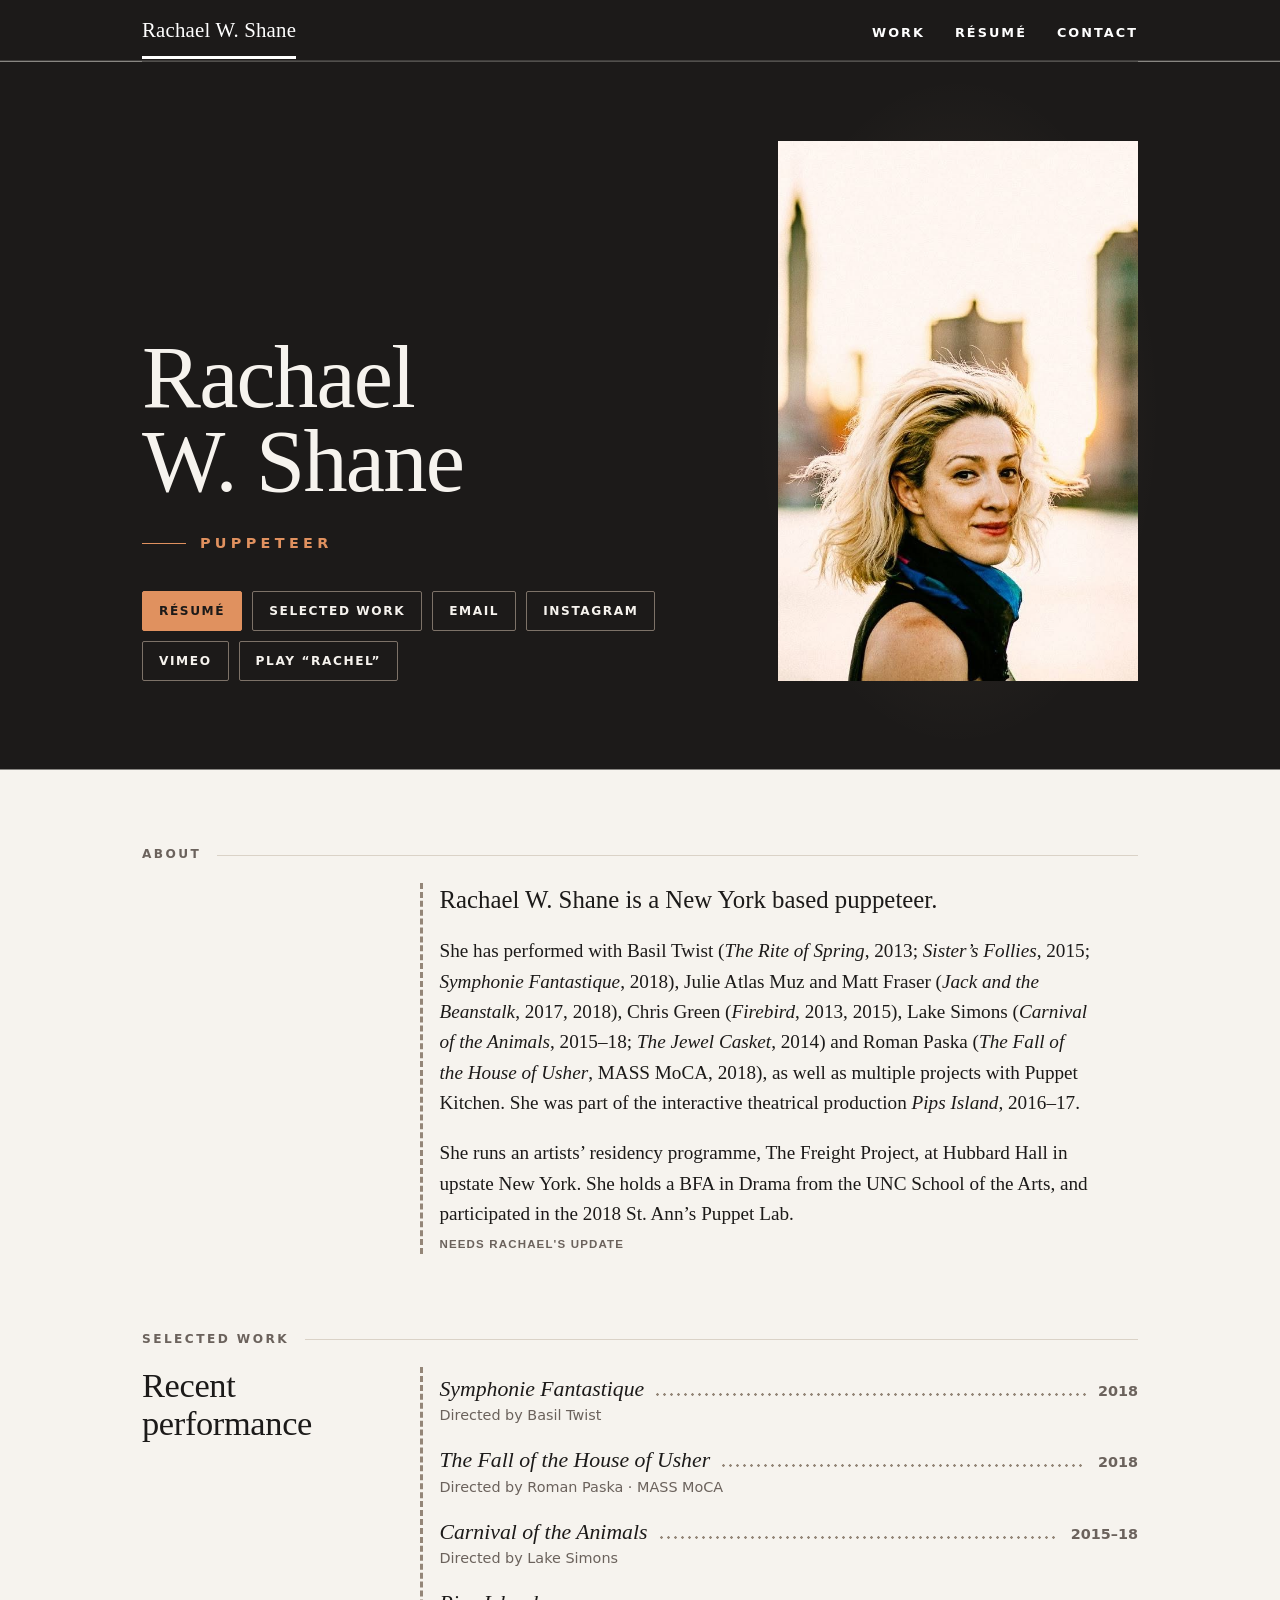
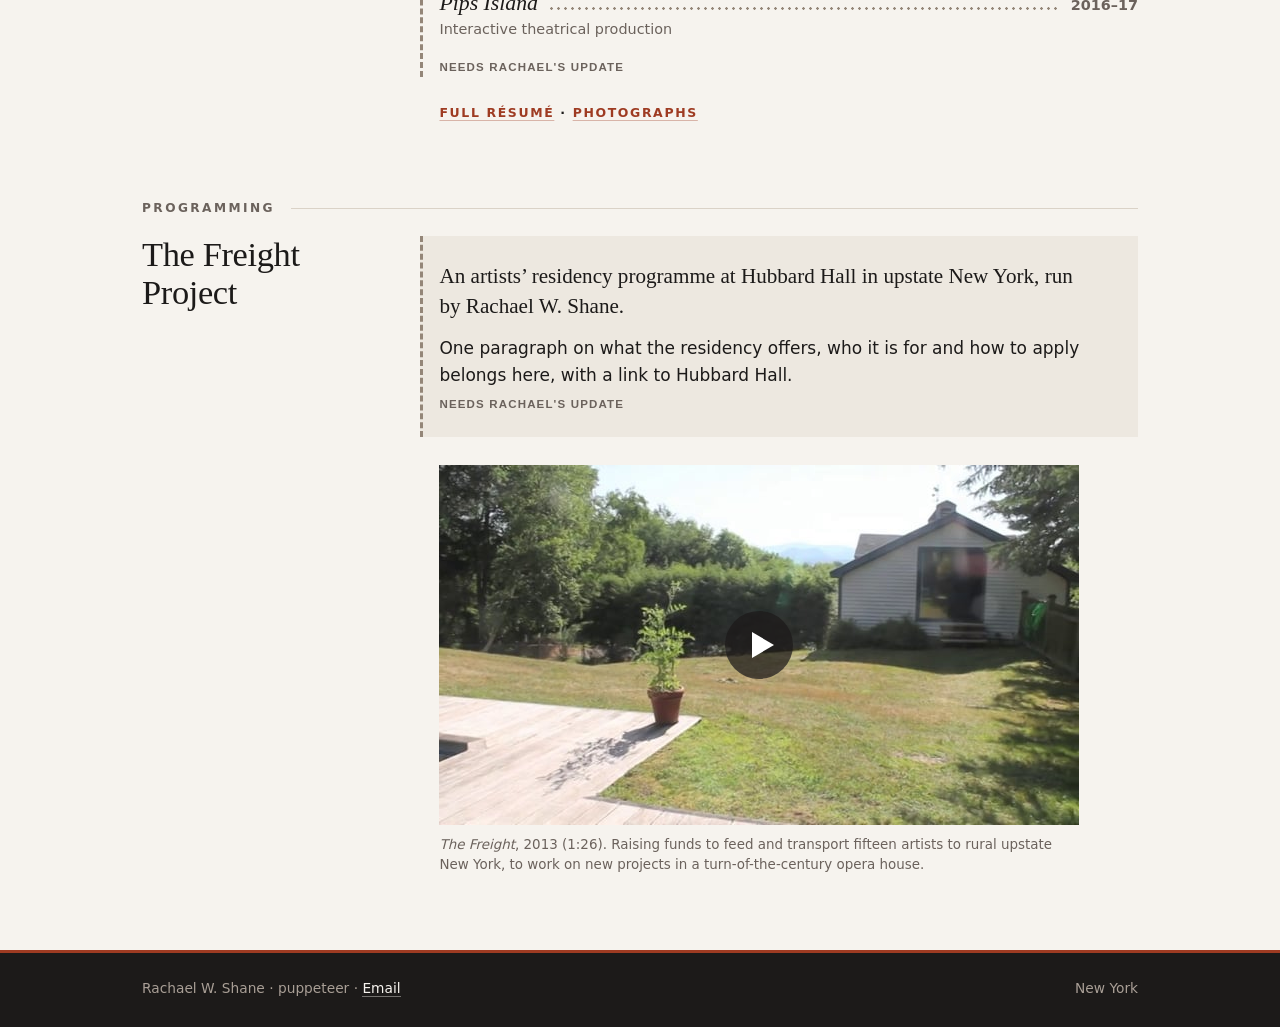
==== commit 4e27f24b: "Publish 2026-09-22 23:52 UTC (src 38f9933)" ====
--- a/index.html
+++ b/index.html
@@ -167,7 +167,7 @@
   </div>
 
   <figure class="shot">
-    <img src="assets/rachael_shane_headshot.jpg" alt="Rachael W. Shane" width="680" height="1020">
+    <img src="assets/rachael_shane_headshot.jpg" alt="Rachael W. Shane" width="933" height="933">
   </figure>
 
   <ul class="chips">
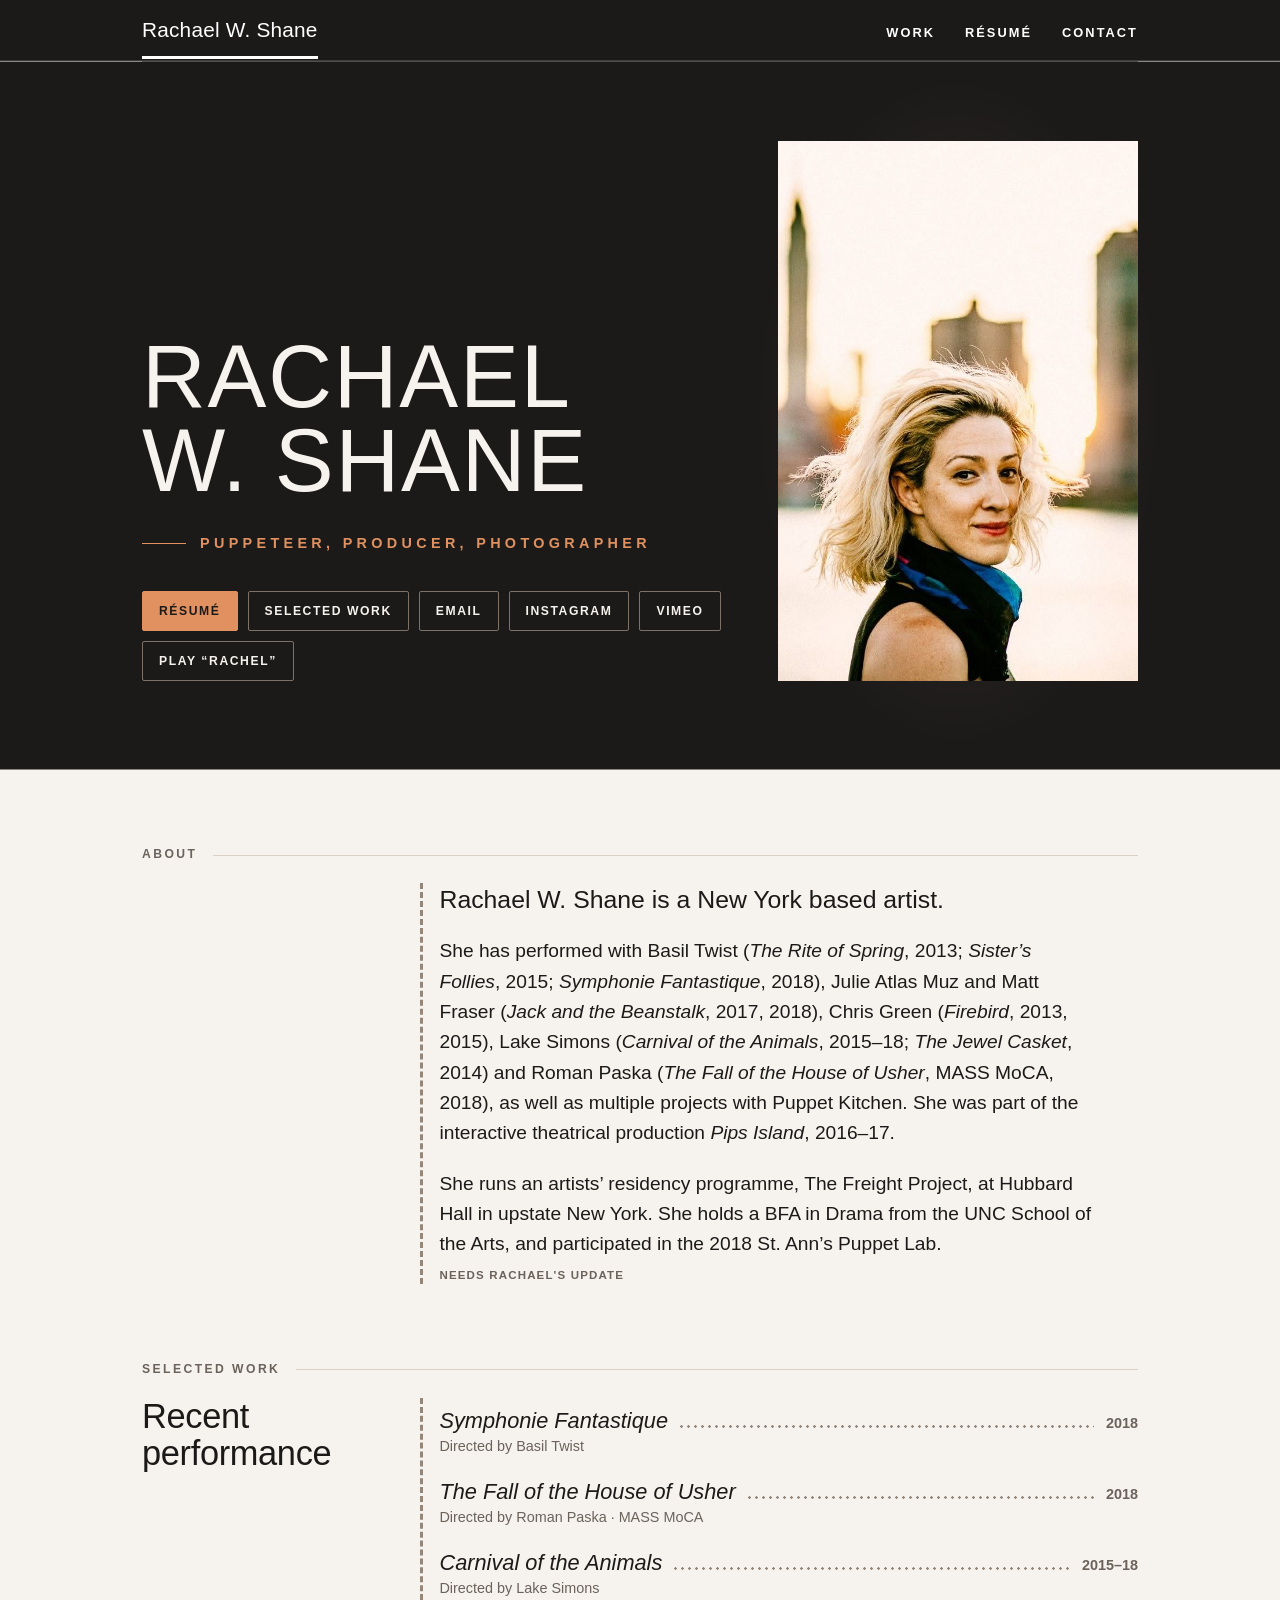
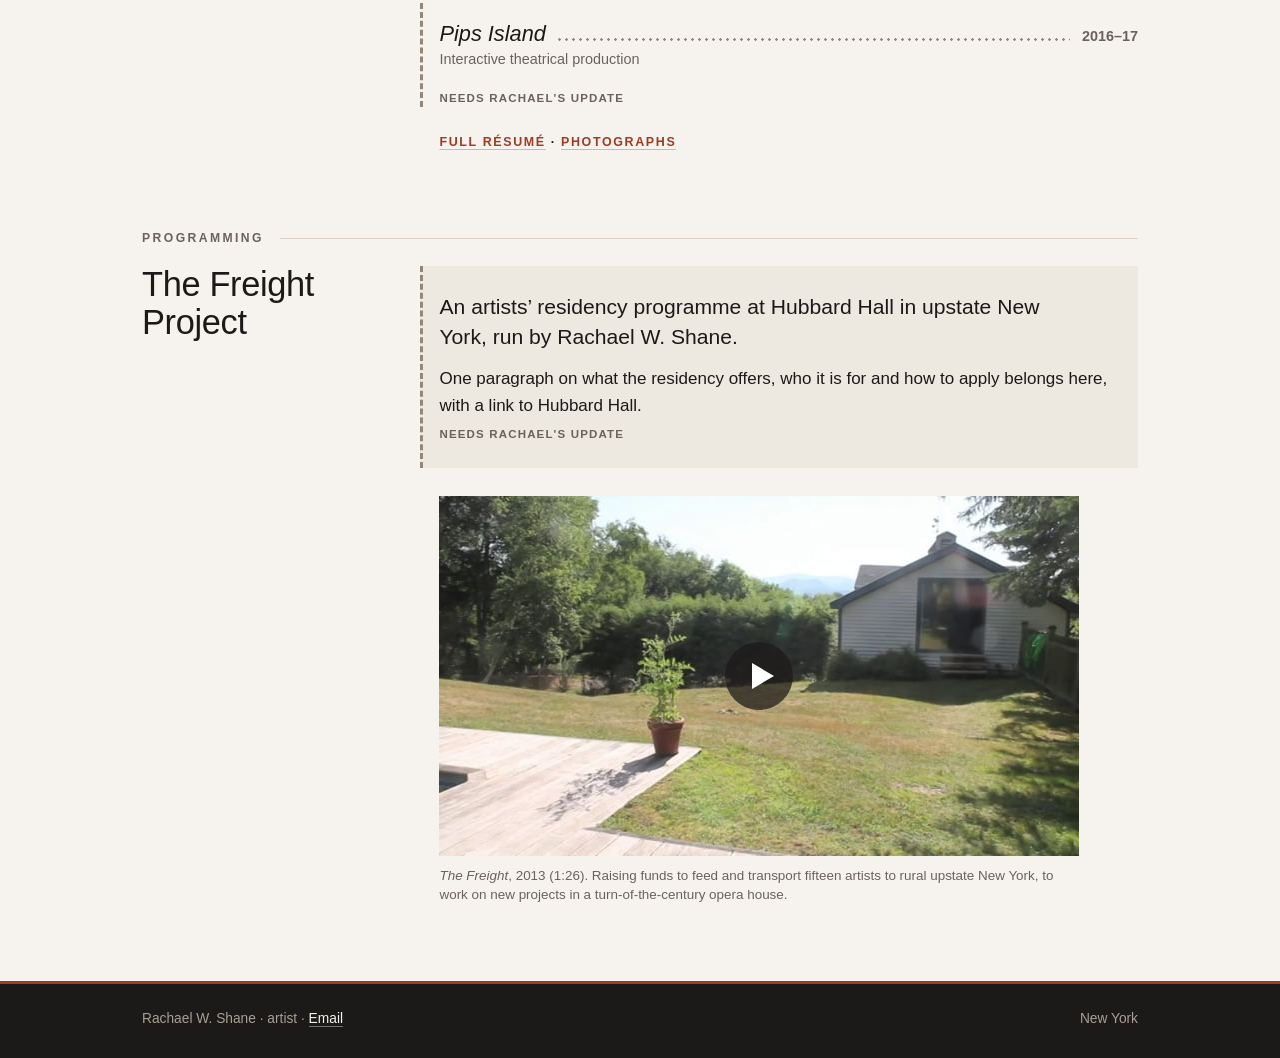
==== commit 021ec347: "Publish 2026-09-23 00:14 UTC (src 1e60b54)" ====
--- a/index.html
+++ b/index.html
@@ -6,9 +6,9 @@
 
 <meta name="viewport" content="width=device-width, initial-scale=1.0, user-scalable=yes">
 
-<meta name="description" content="Rachael W. Shane is a puppeteer based in New York. Performance credits with Basil Twist, Chris Green, Lake Simons, Roman Paska and Puppet Kitchen.">
-
-<title>Rachael W. Shane | Puppeteer</title>
+<meta name="description" content="Rachael W. Shane is an artist based in New York. Performance credits with Basil Twist, Chris Green, Lake Simons, Roman Paska and Puppet Kitchen.">
+
+<title>Rachael W. Shane | Artist</title>
 <style>
 /* Default styles provided by pandoc.
 ** See https://pandoc.org/MANUAL.html#variables-for-html for config info.
@@ -87,17 +87,17 @@
 
 
 <!-- og.py: generated, do not edit here -->
-<meta property="og:title" content="Rachael W. Shane | Puppeteer">
-<meta property="og:description" content="Rachael W. Shane is a puppeteer based in New York. Performance credits with Basil Twist, Chris Green, Lake Simons, Roman Paska and Puppet Kitchen.">
+<meta property="og:title" content="Rachael W. Shane | Artist">
+<meta property="og:description" content="Rachael W. Shane is an artist based in New York. Performance credits with Basil Twist, Chris Green, Lake Simons, Roman Paska and Puppet Kitchen.">
 <meta property="og:url" content="https://rachaelwshane.com/">
 <meta property="og:image" content="https://rachaelwshane.com/assets/og-card.png">
 <meta property="og:image:width" content="1200">
 <meta property="og:image:height" content="630">
-<meta property="og:image:alt" content="Rachael W. Shane, puppeteer">
-<meta name="twitter:title" content="Rachael W. Shane | Puppeteer">
-<meta name="twitter:description" content="Rachael W. Shane is a puppeteer based in New York. Performance credits with Basil Twist, Chris Green, Lake Simons, Roman Paska and Puppet Kitchen.">
+<meta property="og:image:alt" content="Rachael W. Shane, artist">
+<meta name="twitter:title" content="Rachael W. Shane | Artist">
+<meta name="twitter:description" content="Rachael W. Shane is an artist based in New York. Performance credits with Basil Twist, Chris Green, Lake Simons, Roman Paska and Puppet Kitchen.">
 <meta name="twitter:image" content="https://rachaelwshane.com/assets/og-card.png">
-<meta name="twitter:image:alt" content="Rachael W. Shane, puppeteer">
+<meta name="twitter:image:alt" content="Rachael W. Shane, artist">
 <!-- /og.py -->
 </head>
 
@@ -163,7 +163,7 @@
 <header class="hero stage">
   <div class="name">
     <h1>Rachael W. Shane</h1>
-    <p class="role">Puppeteer</p>
+    <p class="role">Puppeteer, Producer, Photographer</p>
   </div>
 
   <figure class="shot">
@@ -188,7 +188,7 @@
 
   <div class="bio todo">
     <p class="lede">Rachael W. Shane is a New York based
-    puppeteer.</p>
+    artist.</p>
 
     <p>She has performed with Basil Twist (<em>The Rite of Spring</em>, 2013;
     <em>Sister’s Follies</em>, 2015; <em>Symphonie Fantastique</em>,
@@ -298,7 +298,7 @@
 <footer class="sitefoot">
   <div class="inner">
     <div>
-      Rachael W. Shane · puppeteer ·
+      Rachael W. Shane · artist ·
       <a href="contact.html" data-mail="">Email</a>
     </div>
     <div>New York</div>
--- a/assets/site.css
+++ b/assets/site.css
@@ -105,118 +105,18 @@
 }
 
 /* ------------------------------------------------------------
-   FACES. Two families, vendored, no network.
-
-   EB Garamond carries the name, the headings and the opening bio. It is
-   an old-style with real italics, which matters here: production titles
-   are italicised by theatre convention and this page is full of them.
-
-   Source Sans 3 carries the bar, the captions, the credits and every
-   piece of metadata. The split is the hierarchy: serif for what is read,
-   sans for what is scanned.
-
-   unicode-range ON EVERY FACE, so the latin-ext file is fetched only by
-   a page that actually contains a character in it. Theatre credits
-   collect accents (Charleville-Mézières, Théâtre, Muñoz), so the ext
-   faces are vendored rather than left to a system fallback, and they
-   cost nothing on a page that needs none of them.
-   ------------------------------------------------------------ */
-@font-face {
-  font-family: "EB Garamond"; font-style: normal; font-weight: 400;
-  font-display: swap;
-  src: url("fonts/eb-garamond-latin-400-normal.woff2") format("woff2");
-  unicode-range: U+0000-00FF,U+0131,U+0152-0153,U+02BB-02BC,U+02C6,U+02DA,
-    U+02DC,U+0304,U+0308,U+0329,U+2000-206F,U+20AC,U+2122,U+2191,U+2193,
-    U+2212,U+2215,U+FEFF,U+FFFD;
-}
-@font-face {
-  font-family: "EB Garamond"; font-style: normal; font-weight: 400;
-  font-display: swap;
-  src: url("fonts/eb-garamond-latin-ext-400-normal.woff2") format("woff2");
-  unicode-range: U+0100-02BA,U+02BD-02C5,U+02C7-02CC,U+02CE-02D7,U+02DD-02FF,
-    U+0304,U+0308,U+0329,U+1D00-1DBF,U+1E00-1E9F,U+1EF2-1EFF,U+2020,
-    U+20A0-20AB,U+20AD-20C0,U+2113,U+2C60-2C7F,U+A720-A7FF;
-}
-@font-face {
-  font-family: "EB Garamond"; font-style: normal; font-weight: 600;
-  font-display: swap;
-  src: url("fonts/eb-garamond-latin-600-normal.woff2") format("woff2");
-  unicode-range: U+0000-00FF,U+0131,U+0152-0153,U+02BB-02BC,U+02C6,U+02DA,
-    U+02DC,U+0304,U+0308,U+0329,U+2000-206F,U+20AC,U+2122,U+2191,U+2193,
-    U+2212,U+2215,U+FEFF,U+FFFD;
-}
-@font-face {
-  font-family: "EB Garamond"; font-style: normal; font-weight: 600;
-  font-display: swap;
-  src: url("fonts/eb-garamond-latin-ext-600-normal.woff2") format("woff2");
-  unicode-range: U+0100-02BA,U+02BD-02C5,U+02C7-02CC,U+02CE-02D7,U+02DD-02FF,
-    U+0304,U+0308,U+0329,U+1D00-1DBF,U+1E00-1E9F,U+1EF2-1EFF,U+2020,
-    U+20A0-20AB,U+20AD-20C0,U+2113,U+2C60-2C7F,U+A720-A7FF;
-}
-@font-face {
-  font-family: "EB Garamond"; font-style: italic; font-weight: 400;
-  font-display: swap;
-  src: url("fonts/eb-garamond-latin-400-italic.woff2") format("woff2");
-  unicode-range: U+0000-00FF,U+0131,U+0152-0153,U+02BB-02BC,U+02C6,U+02DA,
-    U+02DC,U+0304,U+0308,U+0329,U+2000-206F,U+20AC,U+2122,U+2191,U+2193,
-    U+2212,U+2215,U+FEFF,U+FFFD;
-}
-@font-face {
-  font-family: "EB Garamond"; font-style: italic; font-weight: 400;
-  font-display: swap;
-  src: url("fonts/eb-garamond-latin-ext-400-italic.woff2") format("woff2");
-  unicode-range: U+0100-02BA,U+02BD-02C5,U+02C7-02CC,U+02CE-02D7,U+02DD-02FF,
-    U+0304,U+0308,U+0329,U+1D00-1DBF,U+1E00-1E9F,U+1EF2-1EFF,U+2020,
-    U+20A0-20AB,U+20AD-20C0,U+2113,U+2C60-2C7F,U+A720-A7FF;
-}
-@font-face {
-  font-family: "Source Sans 3"; font-style: normal; font-weight: 400;
-  font-display: swap;
-  src: url("fonts/source-sans-3-latin-400-normal.woff2") format("woff2");
-  unicode-range: U+0000-00FF,U+0131,U+0152-0153,U+02BB-02BC,U+02C6,U+02DA,
-    U+02DC,U+0304,U+0308,U+0329,U+2000-206F,U+20AC,U+2122,U+2191,U+2193,
-    U+2212,U+2215,U+FEFF,U+FFFD;
-}
-@font-face {
-  font-family: "Source Sans 3"; font-style: normal; font-weight: 400;
-  font-display: swap;
-  src: url("fonts/source-sans-3-latin-ext-400-normal.woff2") format("woff2");
-  unicode-range: U+0100-02BA,U+02BD-02C5,U+02C7-02CC,U+02CE-02D7,U+02DD-02FF,
-    U+0304,U+0308,U+0329,U+1D00-1DBF,U+1E00-1E9F,U+1EF2-1EFF,U+2020,
-    U+20A0-20AB,U+20AD-20C0,U+2113,U+2C60-2C7F,U+A720-A7FF;
-}
-@font-face {
-  font-family: "Source Sans 3"; font-style: normal; font-weight: 600;
-  font-display: swap;
-  src: url("fonts/source-sans-3-latin-600-normal.woff2") format("woff2");
-  unicode-range: U+0000-00FF,U+0131,U+0152-0153,U+02BB-02BC,U+02C6,U+02DA,
-    U+02DC,U+0304,U+0308,U+0329,U+2000-206F,U+20AC,U+2122,U+2191,U+2193,
-    U+2212,U+2215,U+FEFF,U+FFFD;
-}
-@font-face {
-  font-family: "Source Sans 3"; font-style: normal; font-weight: 600;
-  font-display: swap;
-  src: url("fonts/source-sans-3-latin-ext-600-normal.woff2") format("woff2");
-  unicode-range: U+0100-02BA,U+02BD-02C5,U+02C7-02CC,U+02CE-02D7,U+02DD-02FF,
-    U+0304,U+0308,U+0329,U+1D00-1DBF,U+1E00-1E9F,U+1EF2-1EFF,U+2020,
-    U+20A0-20AB,U+20AD-20C0,U+2113,U+2C60-2C7F,U+A720-A7FF;
-}
-@font-face {
-  font-family: "Source Sans 3"; font-style: italic; font-weight: 400;
-  font-display: swap;
-  src: url("fonts/source-sans-3-latin-400-italic.woff2") format("woff2");
-  unicode-range: U+0000-00FF,U+0131,U+0152-0153,U+02BB-02BC,U+02C6,U+02DA,
-    U+02DC,U+0304,U+0308,U+0329,U+2000-206F,U+20AC,U+2122,U+2191,U+2193,
-    U+2212,U+2215,U+FEFF,U+FFFD;
-}
-@font-face {
-  font-family: "Source Sans 3"; font-style: italic; font-weight: 400;
-  font-display: swap;
-  src: url("fonts/source-sans-3-latin-ext-400-italic.woff2") format("woff2");
-  unicode-range: U+0100-02BA,U+02BD-02C5,U+02C7-02CC,U+02CE-02D7,U+02DD-02FF,
-    U+0304,U+0308,U+0329,U+1D00-1DBF,U+1E00-1E9F,U+1EF2-1EFF,U+2020,
-    U+20A0-20AB,U+20AD-20C0,U+2113,U+2C60-2C7F,U+A720-A7FF;
-}
+   FACES. Arial, from the visitor's own system, no files and no network.
+
+   Arial carries everything: the name, the headings, the bio, the bar,
+   the captions and the credits. The hierarchy is carried by size, weight,
+   colour and the spaced capitals of the labels. Its italic is a real
+   one, which matters here: production titles are italicised by theatre
+   convention and this site is full of them.
+
+   Arial is Monotype's and cannot be vendored, so there is no @font-face.
+   macOS, iOS and Windows ship it. Android and Linux do not; Liberation
+   Sans and Arimo are metric-compatible with it, so line breaks match.
+   ------------------------------------------------------------ */
 
 /* ------------------------------------------------------------
    Reset and ground
@@ -229,7 +129,7 @@
   margin: 0;
   background: var(--paper);
   color: var(--ink);
-  font-family: "Source Sans 3", system-ui, -apple-system, "Segoe UI", sans-serif;
+  font-family: Arial, "Liberation Sans", Arimo, "Helvetica Neue", Helvetica, sans-serif;
   font-size: 17px;
   line-height: 1.6;
   font-kerning: normal;
@@ -298,7 +198,6 @@
 
 .brand {
   color: #fff; text-decoration: none;
-  font-family: "EB Garamond", Georgia, serif;
   font-size: 1.3rem; font-weight: 400;
   letter-spacing: .01em;
   padding: 13px 0;
@@ -353,7 +252,6 @@
 header#title-block-header { display: none !important; }
 
 h1, h2, h3 {
-  font-family: "EB Garamond", Georgia, serif;
   font-weight: 400; line-height: 1.1;
   margin: 0 0 .4em;
   letter-spacing: -.01em;
@@ -363,16 +261,13 @@
 h2 { font-size: clamp(1.75rem, 1.35rem + 1vw, 2.2rem); }
 h3 { font-size: 1.3rem; }
 
-/* 400 AND NOT 600 FOR HEADINGS. At display sizes EB Garamond's regular
-   has the contrast between thick and thin strokes that makes it look
-   like printed type; the semibold fills the counters in and reads as a
-   word processor's bold. */
+/* 400 AND NOT 600 FOR HEADINGS. At display sizes the regular is weight
+   enough; the semibold is kept for the small spaced labels. */
 
 p { margin: 0 0 1.05em; }
 
-/* The serif paragraph a visitor is certain to read. */
+/* The paragraph a visitor is certain to read. */
 .lede {
-  font-family: "EB Garamond", Georgia, serif;
   font-size: 1.42rem; line-height: 1.42;
   max-width: 30em;
 }
@@ -467,10 +362,12 @@
 /* The Spotify player lands after the chip row when asked for. */
 .hero > .spotify { grid-column: 1; }
 
+/* In capitals by CSS, so the markup, the page title and screen readers
+   keep the name as written. Capitals want tracking opened, not closed. */
 .hero h1 {
   font-size: clamp(3rem, 1.2rem + 5.4vw, 5.6rem);
   line-height: .96;
-  letter-spacing: -.02em;
+  letter-spacing: .02em; text-transform: uppercase;
   margin: 0 0 .32em;
 }
 
@@ -532,7 +429,6 @@
    ------------------------------------------------------------ */
 .bio p {
   max-width: 34em;
-  font-family: "EB Garamond", Georgia, serif;
   font-size: 1.2rem; line-height: 1.58;
 }
 .bio p.lede { font-size: 1.55rem; line-height: 1.35; margin-bottom: .8em; }
@@ -594,10 +490,8 @@
    first line, and the leader is an empty flex item, whose baseline is its
    bottom edge, so the dots sit on the same line.
 
-   400 ITALIC, NOT 600. Only the regular italic of EB Garamond is
-   vendored, so a 600 italic is synthesised by the browser, smeared
-   sideways from the regular. The previous stylesheet asked for exactly
-   that.
+   400 ITALIC, NOT 600. Arial has no 600; a 600 italic resolves to its
+   bold italic, which is heavier than a title in running text wants.
    ------------------------------------------------------------ */
 .credits { margin: 0; }
 .credit {
@@ -618,7 +512,6 @@
 
 .credit .work {
   display: flex; align-items: baseline; gap: 12px;
-  font-family: "EB Garamond", Georgia, serif;
   font-style: italic; font-size: 1.36rem; font-weight: 400;
   line-height: 1.25;
   color: var(--ink);
@@ -676,7 +569,6 @@
 .gallery figcaption { margin: 12px 0 0; line-height: 1.4; }
 .gallery figcaption .work {
   display: block;
-  font-family: "EB Garamond", Georgia, serif;
   font-style: italic; font-size: 1.2rem; font-weight: 400;
 }
 .gallery figcaption .who { display: block; font-size: .86rem; color: var(--muted); }
@@ -801,7 +693,7 @@
 .todo::after {
   content: "needs Rachael's update";
   display: block;
-  font-family: "Source Sans 3", sans-serif; font-style: normal;
+  font-style: normal;
   font-size: .72rem; font-weight: 600;
   letter-spacing: .1em; text-transform: uppercase;
   color: var(--muted);
